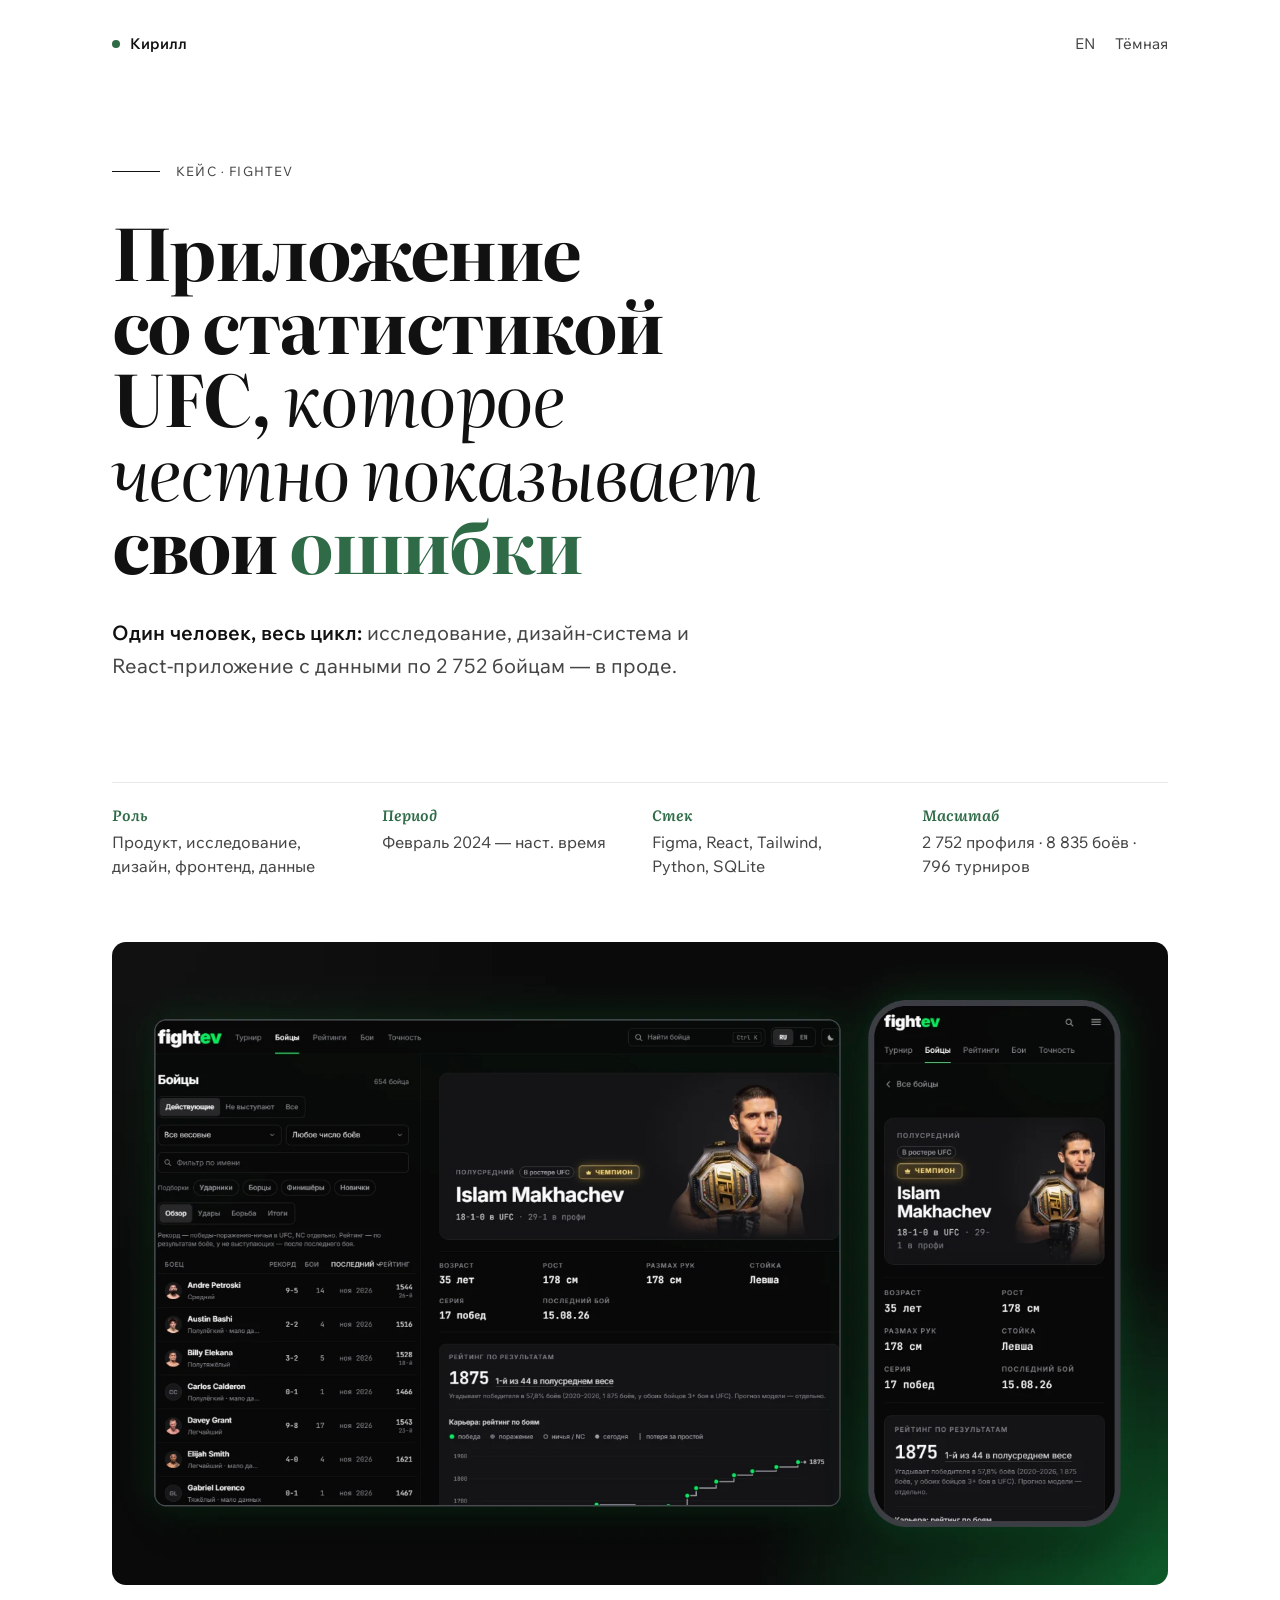
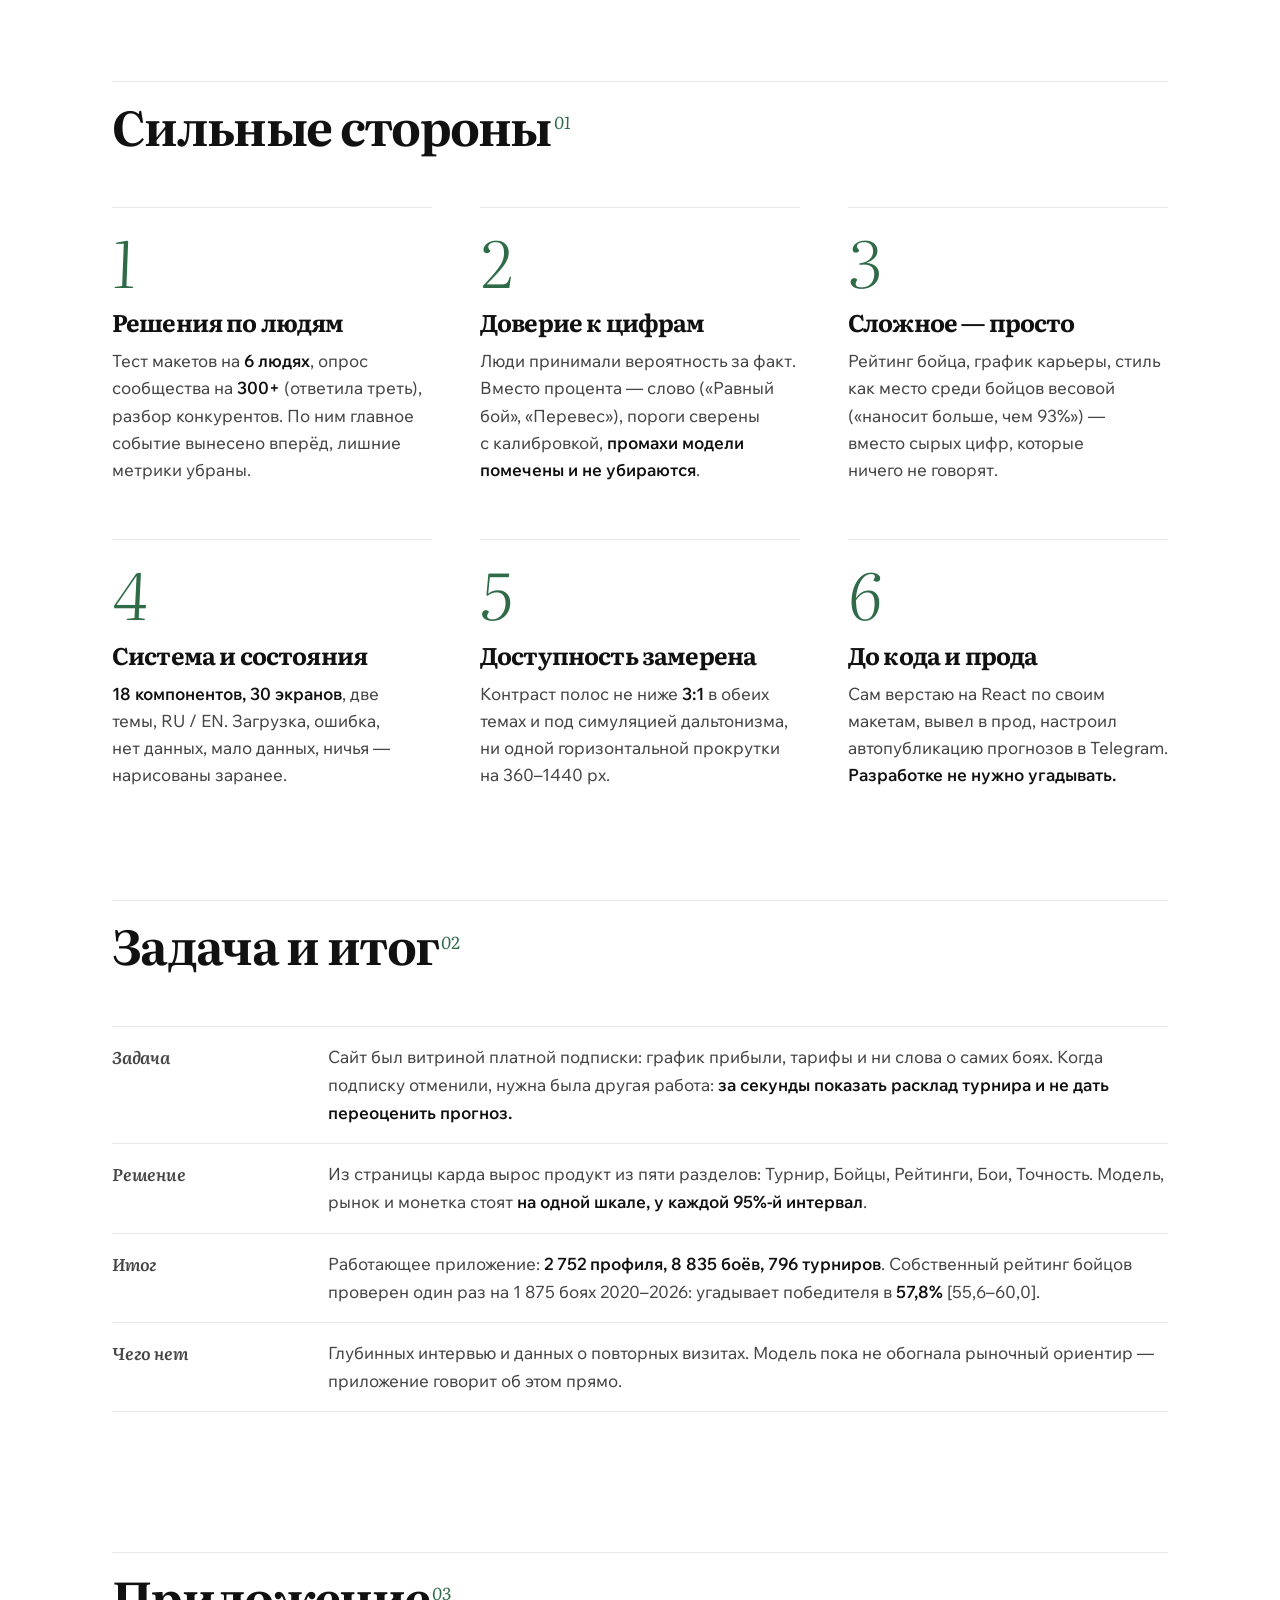
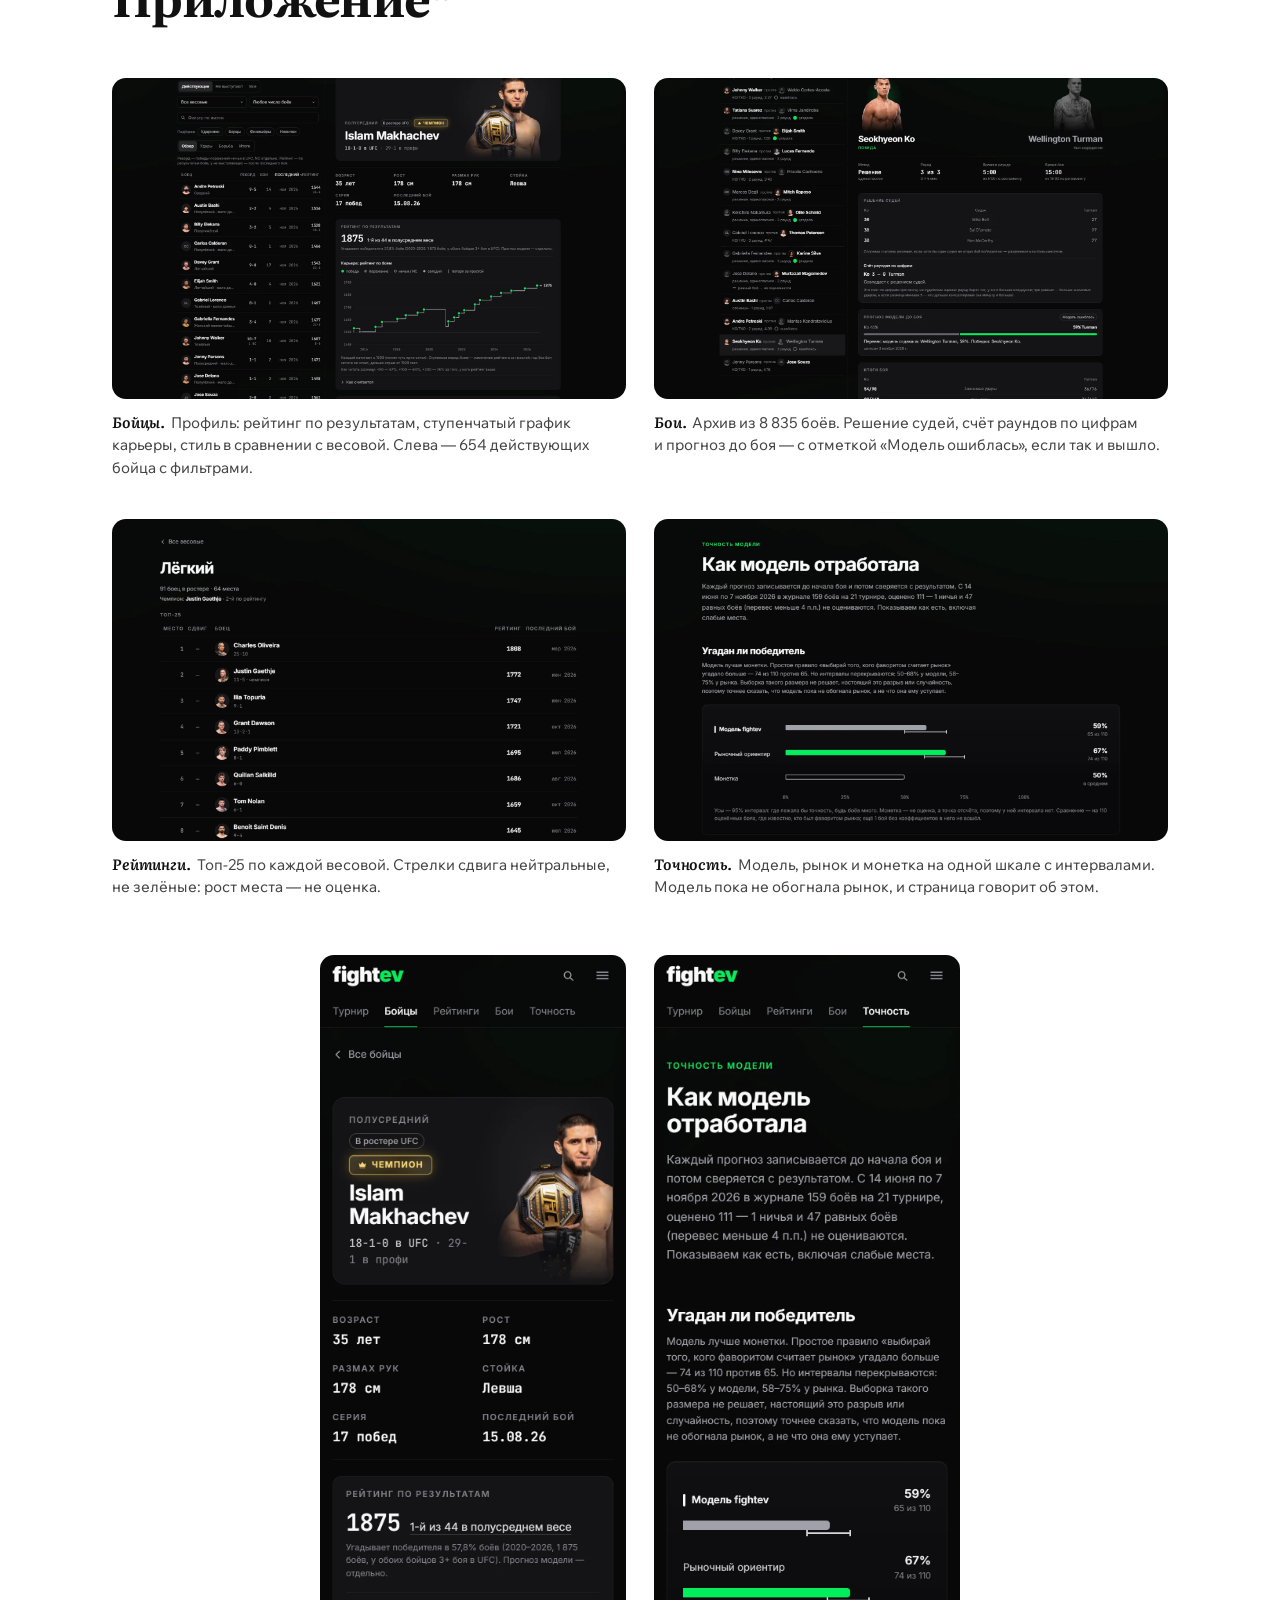
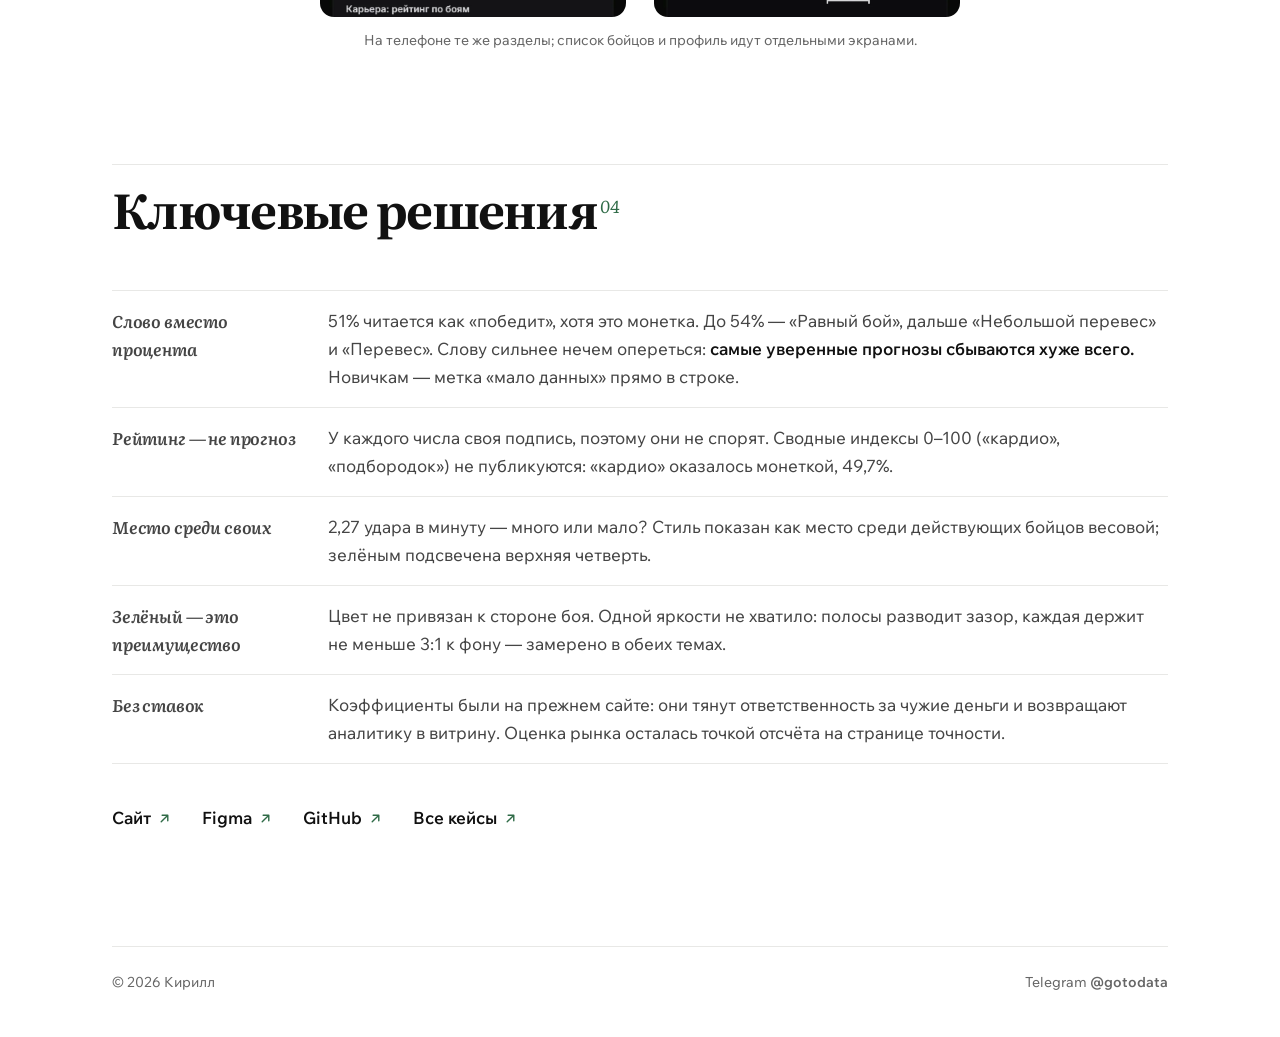
==== fightev-case/index.html @ def6130b "Static fightev case page, tenure line, new OG image, resume PDF" ====
<!doctype html>
<html lang="ru" data-lang="ru">
<head>
<meta charset="utf-8">
<meta name="viewport" content="width=device-width, initial-scale=1">
<title>fightev — кейс | Кирилл</title>
<meta name="description" content="Кейс fightev: приложение со статистикой UFC, которое честно показывает свои ошибки. Исследование, дизайн-система, React, прод. Один человек на весь цикл.">
<!-- Превью для Telegram, hh.ru и соцсетей. og:image и og:url — абсолютные адреса;
     если хаб будет выложен не на gotodataru.github.io, поменять оба. -->
<meta property="og:type" content="website">
<meta property="og:url" content="https://gotodataru.github.io/fightev-case/">
<meta property="og:title" content="fightev — кейс: приложение со статистикой UFC">
<meta property="og:description" content="Тест макетов на 6 людях, опрос 300+, дизайн-система, React-приложение с данными по 2 752 бойцам.">
<meta property="og:image" content="https://gotodataru.github.io/assets/og.png">
<meta property="og:image:width" content="1200">
<meta property="og:image:height" content="630">
<meta name="twitter:card" content="summary_large_image">
<link rel="icon" href="data:image/svg+xml,%3Csvg xmlns='http://www.w3.org/2000/svg' viewBox='0 0 32 32'%3E%3Crect width='32' height='32' rx='8' fill='%23111'/%3E%3Ccircle cx='16' cy='16' r='5' fill='white'/%3E%3C/svg%3E">
<style>
@font-face {
  font-family: 'Wix Madefor Text';
  font-style: normal;
  font-weight: 400 600;
  font-display: swap;
  src: url(../fonts/WixMadeforText-normal-cyrillic.woff2) format('woff2');
  unicode-range: U+0301, U+0400-045F, U+0490-0491, U+04B0-04B1, U+2116;
}
@font-face {
  font-family: 'Wix Madefor Text';
  font-style: normal;
  font-weight: 400 600;
  font-display: swap;
  src: url(../fonts/WixMadeforText-normal-latin.woff2) format('woff2');
  unicode-range: U+0000-00FF, U+0131, U+0152-0153, U+02BB-02BC, U+02C6, U+02DA, U+02DC, U+0304, U+0308, U+0329, U+2000-206F, U+20AC, U+2122, U+2191, U+2193, U+2212, U+2215, U+FEFF, U+FFFD;
}
@font-face {
  font-family: 'Literata';
  font-style: normal;
  font-weight: 300 800;
  font-display: swap;
  src: url(../fonts/Literata-normal-cyrillic.woff2) format('woff2');
  unicode-range: U+0301, U+0400-045F, U+0490-0491, U+04B0-04B1, U+2116;
}
@font-face {
  font-family: 'Literata';
  font-style: normal;
  font-weight: 300 800;
  font-display: swap;
  src: url(../fonts/Literata-normal-latin.woff2) format('woff2');
  unicode-range: U+0000-00FF, U+0131, U+0152-0153, U+02BB-02BC, U+02C6, U+02DA, U+02DC, U+0304, U+0308, U+0329, U+2000-206F, U+20AC, U+2122, U+2191, U+2193, U+2212, U+2215, U+FEFF, U+FFFD;
}
@font-face {
  font-family: 'Literata';
  font-style: italic;
  font-weight: 300 800;
  font-display: swap;
  src: url(../fonts/Literata-italic-cyrillic.woff2) format('woff2');
  unicode-range: U+0301, U+0400-045F, U+0490-0491, U+04B0-04B1, U+2116;
}
@font-face {
  font-family: 'Literata';
  font-style: italic;
  font-weight: 300 800;
  font-display: swap;
  src: url(../fonts/Literata-italic-latin.woff2) format('woff2');
  unicode-range: U+0000-00FF, U+0131, U+0152-0153, U+02BB-02BC, U+02C6, U+02DA, U+02DC, U+0304, U+0308, U+0329, U+2000-206F, U+20AC, U+2122, U+2191, U+2193, U+2212, U+2215, U+FEFF, U+FFFD;
}
/* Минимализм: белый лист, графит, тонкие линии. Цвета почти нет —
   основной цвет живёт в обложках кейсов (тёмные, с зелёным); акцент на странице — их приглушённое эхо.
   Контраст: вторичный текст 6.7:1, третичный 4.6:1 на белом.
   Шрифты: Literata (заголовки) + Wix Madefor Text (текст).
   Акцент — лесной зелёный, точечно: ключевая фраза, индексы, стрелки, наведение.
   Типографика: прямое Literata — факты, курсив Literata — голос (связки, подписи, номера), Wix Madefor — текст.
   Крупные заголовки в два веса: ключевые слова жирные и тёмные (<b>), связки тонкие и серые. */
:root {
  --bg: #FFFFFF;
  --ink: #111111;
  --ink-2: #454545;   /* 9.7:1 — описания */
  --ink-3: #666666;   /* 5.7:1 — подписи */
  --line: #E8E8E6;
  --shot: #0B0B0C;
  --ease: cubic-bezier(.16, 1, .3, 1);

  --display: 'Literata', Georgia, serif;
  --display-weight: 700;   /* заголовки и ключевые слова */
  --display-light: 300;    /* связки в крупных заголовках */
  --display-track: -.035em;
  --accent: #2F6B47;       /* лесной: 6.3:1 на белом */
  --accent-dark: #7FBF96;
  --sans: 'Wix Madefor Text', system-ui, -apple-system, 'Segoe UI', sans-serif;
  color-scheme: light;
}
:root[data-theme="dark"] {
  --bg: #0E0E0E; --ink: #EDEDEB; --ink-2: #BDBDBA; --ink-3: #9C9C99; --line: #242424; --shot: #000; --accent: var(--accent-dark);
  color-scheme: dark;
}

* { box-sizing: border-box; }
html { -webkit-text-size-adjust: 100%; scroll-behavior: smooth; }
body {
  margin: 0; background: var(--bg); color: var(--ink);
  font: 430 17px/1.65 var(--sans); -webkit-font-smoothing: antialiased; text-rendering: optimizeLegibility;
  font-kerning: normal; font-feature-settings: 'kern', 'liga';
  transition: background-color .3s ease, color .3s ease;
}
[data-lang="ru"] [lang="en"], [data-lang="en"] [lang="ru"] { display: none !important; }
a { color: inherit; text-decoration: none; }
img { display: block; max-width: 100%; height: auto; }
::selection { background: var(--accent); color: var(--bg); }
:focus-visible { outline: 1.5px solid var(--accent); outline-offset: 4px; border-radius: 4px; }

.wrap { max-width: 1120px; margin: 0 auto; padding: 0 32px; }
@media (max-width: 640px) { .wrap { padding: 0 16px; } }

.display {
  font-family: var(--display); font-weight: var(--display-weight); letter-spacing: var(--display-track);
  font-optical-sizing: auto;
}
.display--split { color: var(--ink); }
strong { font-weight: 600; color: var(--ink); }
h1, h2, h3, h4 { text-wrap: balance; }
p, li, dd { text-wrap: pretty; }
/* Курсив Literata — «голос» страницы: связки, номера, подписи, метки */
.it { font-family: var(--display); font-style: italic; font-weight: 400; letter-spacing: -.01em; }
/* Верхний индекс у заголовков: Кейсы⁰², fightev^реальный продукт */
.idx {
  font-family: var(--display); font-style: italic; font-weight: 400; letter-spacing: 0;
  font-size: .36em; line-height: 0; vertical-align: .95em; margin-left: .18em; color: var(--accent);
  font-variant-numeric: lining-nums;
}
/* Связки («и довожу их») — чёрным, другим шрифтом: курсив Literata или рубленый текстовый */
.display--split .conn { font-style: italic; font-weight: 400; letter-spacing: -.02em; }
.display--split b { font-weight: var(--display-weight); color: var(--ink); }
.accent, .display--split .accent { color: var(--accent); }
.about__text .accent { font-style: italic; }

/* Ссылка со стрелкой: подчёркивание рисуется при наведении */
.link {
  display: inline-flex; align-items: center; gap: 6px; font-weight: 600;
  background: linear-gradient(var(--accent), var(--accent)) 0 100% / 0 1px no-repeat;
  padding-bottom: 2px; transition: background-size .35s var(--ease);
}
.link:hover { background-size: 100% 1px; }
.link svg { width: 15px; height: 15px; flex: none; color: var(--accent); transition: transform .35s var(--ease); }
.link:hover svg { transform: translate(2px, -2px); }
.link--down:hover svg { transform: translateY(2px); }

/* --- Шапка --- */
.top { display: flex; align-items: center; justify-content: space-between; padding: 28px 0; font-size: 15px; }
.top__name { font-weight: 600; display: inline-flex; align-items: center; gap: 10px; }
.top__dot { width: 8px; height: 8px; border-radius: 50%; background: var(--accent); }
.top__ctrl { display: flex; gap: 20px; }
.top__ctrl button {
  font: inherit; color: var(--ink-2); background: none; border: 0; padding: 4px 0; cursor: pointer;
}
.top__ctrl button:hover { color: var(--ink); }

/* --- Первый экран --- */
.hero { padding: 104px 0 136px; }
.hero__role { display: flex; align-items: center; gap: 16px; color: var(--ink-2); font-size: 13px;
  letter-spacing: .09em; text-transform: uppercase; margin: 0 0 32px; }
.hero__role::before { content: ""; width: 48px; height: 1px; background: var(--ink); flex: none; }
.hero h1 { font-size: clamp(38px, 6.6vw, 84px); line-height: 1.01; margin: 0; max-width: 17ch; }
.hero__lead { font-size: clamp(18px, 1.8vw, 20px); color: var(--ink-2); max-width: 40ch; margin: 36px 0 44px; }
.actions { display: flex; flex-wrap: wrap; align-items: center; gap: 16px 32px; }
.btn {
  display: inline-flex; align-items: center; gap: 10px; height: 52px; padding: 0 26px; border-radius: 999px;
  background: var(--ink); color: var(--bg); font-weight: 600; transition: transform .35s var(--ease), background-color .35s var(--ease);
}
.btn:hover { transform: translateY(-2px); background: var(--accent); }
.btn svg { width: 16px; height: 16px; }

/* --- Заголовок секции --- */
.head { display: flex; align-items: baseline; justify-content: space-between; gap: 24px;
  padding-top: 20px; border-top: 1px solid var(--line); margin-bottom: 56px; }
.head h2 { font-size: clamp(32px, 4vw, 48px); line-height: 1.02; margin: 0; }
.head__label { font-family: var(--display); font-style: italic; font-size: 18px; color: var(--accent); }

/* --- Кейсы --- */
.cases { padding-bottom: 72px; }
.case { margin-bottom: 128px; }
.case__fig { margin: 0; }
.case__cap { margin-top: 12px; display: flex; justify-content: space-between; gap: 16px; font-size: 15px; color: var(--ink-3); }
.case__cap .it { color: var(--ink-2); font-weight: 500; }
.case__shot { display: block; border-radius: 14px; overflow: hidden; background: var(--shot); aspect-ratio: 1600 / 974; }
.case__shot img { width: 100%; height: 100%; object-fit: cover; transition: transform 1s var(--ease); }
.case__shot:hover img { transform: scale(1.015); }
:root[data-theme="dark"] .case__shot { box-shadow: 0 0 0 1px var(--line); }
.case__info { display: grid; grid-template-columns: 5fr 7fr; gap: 48px; margin-top: 40px; }
.case__num { font-family: var(--display); font-style: italic; font-size: 18px; color: var(--accent); font-variant-numeric: lining-nums; }
.case h3 { font-size: clamp(34px, 3.6vw, 44px); line-height: 1; margin: 10px 0 14px; }
.case__lead { color: var(--ink-2); font-size: 18px; line-height: 1.55; margin: 0 0 16px; max-width: 34ch; }
.case__tags { color: var(--ink-3); font-size: 14px; }
.facts { list-style: none; margin: 0 0 28px; padding: 0; border-top: 1px solid var(--line); }
.facts li { padding: 16px 0; border-bottom: 1px solid var(--line); display: grid; grid-template-columns: 120px 1fr; gap: 16px; }
.facts b { font-family: var(--display); font-style: italic; font-weight: 600; color: var(--ink); font-size: 17px; letter-spacing: -.01em; }
.facts span { color: var(--ink-2); }
.links { display: flex; flex-wrap: wrap; gap: 12px 30px; font-size: 17px; }
@media (max-width: 860px) {
  .case { margin-bottom: 88px; }
  .case__info { grid-template-columns: 1fr; gap: 24px; margin-top: 24px; }
  .facts li { grid-template-columns: 1fr; gap: 2px; }
}

/* --- Как работаю --- */
.section { padding-bottom: 136px; }
.cols { display: grid; grid-template-columns: repeat(3, 1fr); gap: 48px; }
.col__n { font-family: var(--display); font-style: italic; font-weight: 300; font-size: 64px; line-height: .9; color: var(--accent); font-variant-numeric: lining-nums; }
.col { border-top: 1px solid var(--line); padding-top: 24px; }
.col h4 { font-size: 26px; line-height: 1.08; margin: 20px 0 12px; }
.col p { margin: 0; color: var(--ink-2); line-height: 1.6; }
@media (max-width: 860px) { .cols { grid-template-columns: 1fr; gap: 40px; } }

/* --- Обо мне --- */
.about { display: grid; grid-template-columns: 7fr 5fr; gap: 64px; }
.about__text p { font-family: var(--display); font-weight: 400; font-size: clamp(24px, 2.6vw, 32px); line-height: 1.3; letter-spacing: -.02em; margin: 0 0 28px; max-width: 26ch; }
.about__text p + p { font-family: var(--sans); font-size: 17px; line-height: 1.6; letter-spacing: 0; color: var(--ink-2); max-width: 44ch; }
.stack { margin: 0; border-top: 1px solid var(--line); }
.stack div { display: grid; grid-template-columns: 110px 1fr; gap: 16px; padding: 14px 0; border-bottom: 1px solid var(--line); }
.stack dt { font-family: var(--display); font-style: italic; font-weight: 600; color: var(--ink); font-size: 17px; letter-spacing: -.01em; }
.stack dd { color: var(--ink-2); }
.stack dd { margin: 0; }
@media (max-width: 860px) { .about { grid-template-columns: 1fr; gap: 40px; } }

/* --- Контакты --- */
.contact { padding-bottom: 120px; }
.contact h2 { font-size: clamp(44px, 7vw, 96px); line-height: .95; margin: 0 0 20px; }
.contact p { color: var(--ink-2); margin: 0 0 44px; }
.contact .links { gap: 16px 40px; font-size: clamp(18px, 2vw, 22px); }
.contact .link svg { width: 16px; height: 16px; }

footer { border-top: 1px solid var(--line); padding: 24px 0 40px; display: flex; justify-content: space-between;
  gap: 16px; flex-wrap: wrap; color: var(--ink-3); font-size: 14px; }

/* Мягкое появление при прокрутке — только если JS работает и движение не выключено */
.js .reveal { opacity: 0; transform: translateY(16px); transition: opacity .9s var(--ease), transform .9s var(--ease); }
.js .reveal.is-in { opacity: 1; transform: none; }
@media (prefers-reduced-motion: reduce) {
  html { scroll-behavior: auto; }
  .js .reveal { opacity: 1; transform: none; transition: none; }
  .case__shot img, .btn, .link, .link svg { transition: none; }
}
</style>
<style>
.chead { padding: 72px 0 56px; }
.chead h1 { font-size: clamp(36px, 5.6vw, 72px); line-height: 1.02; margin: 0; max-width: 18ch; }
.chead .hero__lead { max-width: 46ch; }
.meta { display: grid; grid-template-columns: repeat(4, 1fr); gap: 24px; margin: 0 0 64px; border-top: 1px solid var(--line); padding-top: 20px; }
.meta dt { font-family: var(--display); font-style: italic; font-weight: 600; font-size: 15px; color: var(--accent); margin-bottom: 4px; }
.meta dd { margin: 0; color: var(--ink-2); font-size: 16px; line-height: 1.45; }
@media (max-width: 860px) { .meta { grid-template-columns: 1fr 1fr; } }
.strengths { padding: 0 0 112px; }
.cols--6 { grid-template-columns: repeat(3, 1fr); row-gap: 56px; }
@media (max-width: 860px) { .cols--6 { grid-template-columns: 1fr; } }
.col h4 { font-size: 24px; }
.shots { display: grid; grid-template-columns: 1fr 1fr; gap: 40px 28px; }
.shots figure { margin: 0; }
.shots .case__shot { aspect-ratio: 1600 / 1000; }
.shots figcaption { margin-top: 12px; font-size: 15px; color: var(--ink-2); line-height: 1.5; }
.shots figcaption .it { color: var(--ink); font-weight: 600; margin-right: 6px; }
.phones { display: grid; grid-template-columns: 1fr 1fr; gap: 28px; max-width: 640px; margin: 56px auto 0; }
.phones .case__shot { aspect-ratio: 780 / 1688; background: var(--shot); }
.phones + p { text-align: center; color: var(--ink-3); font-size: 14px; margin: 12px 0 0; }
@media (max-width: 860px) { .shots { grid-template-columns: 1fr; } }
.block { padding-bottom: 112px; }
.facts--wide li { grid-template-columns: 200px 1fr; }
@media (max-width: 860px) { .facts--wide li { grid-template-columns: 1fr; } }
.facts--wide li span strong { color: var(--ink); }
.back { display: inline-flex; gap: 8px; align-items: center; }
.cover { margin: 0 0 96px; }
</style>

</head>
<body>
<svg width="0" height="0" style="position:absolute" aria-hidden="true">
  <symbol id="arr" viewBox="0 0 16 16"><path d="M4.5 11.5l7-7M5.5 4.5h6v6" fill="none" stroke="currentColor" stroke-width="1.5" stroke-linecap="round" stroke-linejoin="round"/></symbol>
</svg>
<div class="wrap">
  <header class="top">
    <a class="top__name" href="../"><span class="top__dot" aria-hidden="true"></span><span lang="ru">Кирилл</span><span lang="en">Kirill</span></a>
    <div class="top__ctrl">
      <button id="lang" type="button" aria-label="Switch language / Сменить язык">EN</button>
      <button id="theme" type="button"><span lang="ru">Тёмная</span><span lang="en">Dark</span></button>
    </div>
  </header>
  <main id="top">
    <section class="chead">
      <p class="hero__role"><span lang="ru">Кейс · fightev</span><span lang="en">Case study · fightev</span></p>
      <h1 class="display display--split">
        <span lang="ru"><b>Приложение со статистикой UFC,</b> <span class="conn">которое честно показывает</span> <b>свои <span class="accent">ошибки</span></b></span>
        <span lang="en"><b>A UFC stats app</b> <span class="conn">that honestly shows</span> <b>its own <span class="accent">misses</span></b></span>
      </h1>
      <p class="hero__lead"><span lang="ru"><strong>Один человек, весь цикл:</strong> исследование, дизайн-система и React-приложение с данными по&nbsp;2&nbsp;752 бойцам&nbsp;— в&nbsp;проде.</span><span lang="en"><strong>One person, the whole cycle:</strong> research, a design system and a React app with data on 2,752 fighters&nbsp;— in production.</span></p>
    </section>
    <dl class="meta">
      <div><dt><span lang="ru">Роль</span><span lang="en">Role</span></dt><dd><span lang="ru">Продукт, исследование, дизайн, фронтенд, данные</span><span lang="en">Product, research, design, front end, data</span></dd></div>
      <div><dt><span lang="ru">Период</span><span lang="en">When</span></dt><dd><span lang="ru">Февраль 2024 — наст. время</span><span lang="en">February 2024 — present</span></dd></div>
      <div><dt><span lang="ru">Стек</span><span lang="en">Stack</span></dt><dd>Figma, React, Tailwind, Python, SQLite</dd></div>
      <div><dt><span lang="ru">Масштаб</span><span lang="en">Scale</span></dt><dd><span lang="ru">2&nbsp;752 профиля · 8&nbsp;835 боёв · 796 турниров</span><span lang="en">2,752 profiles · 8,835 fights · 796 events</span></dd></div>
    </dl>
    <figure class="cover case__fig">
      <a class="case__shot" href="https://fightev.com/"><img src="../assets/fightev.webp" width="1600" height="974" alt="fightev: профиль бойца на десктопе и телефоне"></a>
    </figure>
    <section class="strengths">
      <div class="head"><h2 class="display"><span lang="ru">Сильные стороны</span><span lang="en">What this case shows</span><sup class="idx">01</sup></h2></div>
      <div class="cols cols--6">
        <div class="col reveal"><div class="col__n" aria-hidden="true">1</div>
          <h4 class="display"><span lang="ru">Решения по людям</span><span lang="en">Decisions from people</span></h4>
          <p><span lang="ru">Тест макетов на&nbsp;<strong>6&nbsp;людях</strong>, опрос сообщества на&nbsp;<strong>300+</strong> (ответила треть), разбор конкурентов. По&nbsp;ним главное событие вынесено вперёд, лишние метрики убраны.</span><span lang="en">A mockup test with <strong>6 people</strong>, a community survey of <strong>300+</strong> (a third replied), a competitor review. The main event moved up front and extra metrics were dropped.</span></p></div>
        <div class="col reveal"><div class="col__n" aria-hidden="true">2</div>
          <h4 class="display"><span lang="ru">Доверие к цифрам</span><span lang="en">Trust in the numbers</span></h4>
          <p><span lang="ru">Люди принимали вероятность за&nbsp;факт. Вместо процента&nbsp;— слово («Равный бой», «Перевес»), пороги сверены с&nbsp;калибровкой, <strong>промахи модели помечены и&nbsp;не&nbsp;убираются</strong>.</span><span lang="en">People took the probability for a fact. A word replaces the percentage (“Even fight”, “Edge”), cut-offs are checked against calibration, and <strong>the model’s misses are tagged, never hidden</strong>.</span></p></div>
        <div class="col reveal"><div class="col__n" aria-hidden="true">3</div>
          <h4 class="display"><span lang="ru">Сложное&nbsp;— просто</span><span lang="en">Complex, made simple</span></h4>
          <p><span lang="ru">Рейтинг бойца, график карьеры, стиль как место среди бойцов весовой («наносит больше, чем 93%»)&nbsp;— вместо сырых цифр, которые ничего не&nbsp;говорят.</span><span lang="en">A fighter rating, a career chart, style as a rank among the division (“lands more than 93%”) instead of raw numbers that say nothing.</span></p></div>
        <div class="col reveal"><div class="col__n" aria-hidden="true">4</div>
          <h4 class="display"><span lang="ru">Система и состояния</span><span lang="en">A system and its states</span></h4>
          <p><span lang="ru"><strong>18 компонентов, 30 экранов</strong>, две темы, RU / EN. Загрузка, ошибка, нет данных, мало данных, ничья&nbsp;— нарисованы заранее.</span><span lang="en"><strong>18 components, 30 screens</strong>, two themes, RU / EN. Loading, error, no data, thin data, a draw&nbsp;— drawn up front.</span></p></div>
        <div class="col reveal"><div class="col__n" aria-hidden="true">5</div>
          <h4 class="display"><span lang="ru">Доступность замерена</span><span lang="en">Accessibility measured</span></h4>
          <p><span lang="ru">Контраст полос не&nbsp;ниже <strong>3:1</strong> в&nbsp;обеих темах и&nbsp;под симуляцией дальтонизма, ни&nbsp;одной горизонтальной прокрутки на&nbsp;360–1440&nbsp;px.</span><span lang="en">Bar contrast of at least <strong>3:1</strong> in both themes and under colour-blindness simulation, no sideways scroll from 360 to 1440&nbsp;px.</span></p></div>
        <div class="col reveal"><div class="col__n" aria-hidden="true">6</div>
          <h4 class="display"><span lang="ru">До кода и прода</span><span lang="en">To code and to production</span></h4>
          <p><span lang="ru">Сам верстаю на&nbsp;React по&nbsp;своим макетам, вывел в&nbsp;прод, настроил автопубликацию прогнозов в&nbsp;Telegram. <strong>Разработке не&nbsp;нужно угадывать.</strong></span><span lang="en">I build it in React from my own mockups, shipped it, and set up auto-posting of forecasts to Telegram. <strong>Nothing left for a developer to guess.</strong></span></p></div>
      </div>
    </section>
    <section class="block">
      <div class="head"><h2 class="display"><span lang="ru">Задача и&nbsp;итог</span><span lang="en">Problem and result</span><sup class="idx">02</sup></h2></div>
      <ul class="facts facts--wide">
        <li><b><span lang="ru">Задача</span><span lang="en">Problem</span></b><span><span lang="ru">Сайт был витриной платной подписки: график прибыли, тарифы и&nbsp;ни&nbsp;слова о&nbsp;самих боях. Когда подписку отменили, нужна была другая работа: <strong>за&nbsp;секунды показать расклад турнира и&nbsp;не&nbsp;дать переоценить прогноз.</strong></span><span lang="en">The site was a storefront for a paid subscription: a profit chart, pricing and nothing about the fights. When the subscription went away, the job changed: <strong>show the card in seconds without letting anyone overrate the forecast.</strong></span></span></li>
        <li><b><span lang="ru">Решение</span><span lang="en">Solution</span></b><span><span lang="ru">Из&nbsp;страницы карда вырос продукт из&nbsp;пяти разделов: Турнир, Бойцы, Рейтинги, Бои, Точность. Модель, рынок и&nbsp;монетка стоят <strong>на&nbsp;одной шкале, у&nbsp;каждой 95%-й интервал</strong>.</span><span lang="en">The card page grew into a product of five sections: Card, Fighters, Rankings, Fights, Accuracy. The model, the market and a coin flip share <strong>one scale, each with a 95% interval</strong>.</span></span></li>
        <li><b><span lang="ru">Итог</span><span lang="en">Result</span></b><span><span lang="ru">Работающее приложение: <strong>2&nbsp;752 профиля, 8&nbsp;835 боёв, 796 турниров</strong>. Собственный рейтинг бойцов проверен один раз на&nbsp;1&nbsp;875 боях 2020–2026: угадывает победителя в&nbsp;<strong>57,8%</strong> [55,6–60,0].</span><span lang="en">A working app: <strong>2,752 profiles, 8,835 fights, 796 events</strong>. The fighter rating was checked once on 1,875 fights from 2020–2026: it calls the winner in <strong>57.8%</strong> [55.6–60.0].</span></span></li>
        <li><b><span lang="ru">Чего нет</span><span lang="en">Not yet</span></b><span><span lang="ru">Глубинных интервью и&nbsp;данных о&nbsp;повторных визитах. Модель пока не&nbsp;обогнала рыночный ориентир&nbsp;— приложение говорит об&nbsp;этом прямо.</span><span lang="en">In-depth interviews and data on return visits. The model has not beaten the market benchmark yet — and the app says so plainly.</span></span></li>
      </ul>
    </section>
    <section class="block">
      <div class="head"><h2 class="display"><span lang="ru">Приложение</span><span lang="en">The app</span><sup class="idx">03</sup></h2></div>
      <div class="shots">
        <figure class="reveal"><a class="case__shot" href="img/profile.webp" target="_blank" rel="noopener"><img src="img/profile.webp" width="1600" height="1000" alt="Профиль бойца с рейтингом и графиком карьеры" loading="lazy"></a>
          <figcaption><span class="it"><span lang="ru">Бойцы.</span><span lang="en">Fighters.</span></span><span lang="ru">Профиль: рейтинг по&nbsp;результатам, ступенчатый график карьеры, стиль в&nbsp;сравнении с&nbsp;весовой. Слева&nbsp;— 654 действующих бойца с&nbsp;фильтрами.</span><span lang="en">A profile: results rating, a stepped career chart, style against the weight class. On the left, 654 active fighters with filters.</span></figcaption></figure>
        <figure class="reveal"><a class="case__shot" href="img/bout.webp" target="_blank" rel="noopener"><img src="img/bout.webp" width="1600" height="1000" alt="Страница боя с отметкой «Модель ошиблась»" loading="lazy"></a>
          <figcaption><span class="it"><span lang="ru">Бои.</span><span lang="en">Fights.</span></span><span lang="ru">Архив из&nbsp;8&nbsp;835 боёв. Решение судей, счёт раундов по&nbsp;цифрам и&nbsp;прогноз до&nbsp;боя&nbsp;— с&nbsp;отметкой «Модель ошиблась», если так и&nbsp;вышло.</span><span lang="en">An archive of 8,835 fights. Judges’ scores, round scores from the numbers and the pre-fight forecast, marked “The model got it wrong” when it did.</span></figcaption></figure>
        <figure class="reveal"><a class="case__shot" href="img/rankings.webp" target="_blank" rel="noopener"><img src="img/rankings.webp" width="1600" height="1000" alt="Рейтинг лёгкого веса" loading="lazy"></a>
          <figcaption><span class="it"><span lang="ru">Рейтинги.</span><span lang="en">Rankings.</span></span><span lang="ru">Топ-25 по&nbsp;каждой весовой. Стрелки сдвига нейтральные, не&nbsp;зелёные: рост места&nbsp;— не&nbsp;оценка.</span><span lang="en">A top 25 per weight class. Movement arrows are neutral, not green: moving up is not a verdict.</span></figcaption></figure>
        <figure class="reveal"><a class="case__shot" href="img/accuracy.webp" target="_blank" rel="noopener"><img src="img/accuracy.webp" width="1600" height="1000" alt="Страница точности модели" loading="lazy"></a>
          <figcaption><span class="it"><span lang="ru">Точность.</span><span lang="en">Accuracy.</span></span><span lang="ru">Модель, рынок и&nbsp;монетка на&nbsp;одной шкале с&nbsp;интервалами. Модель пока не&nbsp;обогнала рынок, и&nbsp;страница говорит об&nbsp;этом.</span><span lang="en">The model, the market and a coin flip on one scale with intervals. The model has not beaten the market yet, and the page says so.</span></figcaption></figure>
      </div>
      <div class="phones">
        <a class="case__shot reveal" href="img/m-profile.webp" target="_blank" rel="noopener"><img src="img/m-profile.webp" width="780" height="1688" alt="Профиль бойца на телефоне" loading="lazy"></a>
        <a class="case__shot reveal" href="img/m-accuracy.webp" target="_blank" rel="noopener"><img src="img/m-accuracy.webp" width="780" height="1688" alt="Страница точности на телефоне" loading="lazy"></a>
      </div>
      <p><span lang="ru">На телефоне те же разделы; список бойцов и профиль идут отдельными экранами.</span><span lang="en">On a phone, the same sections; the fighter list and the profile are separate screens.</span></p>
    </section>
    <section class="block">
      <div class="head"><h2 class="display"><span lang="ru">Ключевые решения</span><span lang="en">Key decisions</span><sup class="idx">04</sup></h2></div>
      <ul class="facts facts--wide">
        <li><b><span lang="ru">Слово вместо процента</span><span lang="en">A word, not a percentage</span></b><span><span lang="ru">51% читается как «победит», хотя это монетка. До&nbsp;54%&nbsp;— «Равный бой», дальше «Небольшой перевес» и&nbsp;«Перевес». Слову сильнее нечем опереться: <strong>самые уверенные прогнозы сбываются хуже всего.</strong> Новичкам&nbsp;— метка «мало данных» прямо в&nbsp;строке.</span><span lang="en">51% reads as “wins”, when it is a coin flip. Up to 54% it is “Even fight”, then “Slight edge” and “Edge”. Nothing backs a stronger word: <strong>the most confident calls come true least often.</strong> Newcomers get a “limited data” tag on the row.</span></span></li>
        <li><b><span lang="ru">Рейтинг&nbsp;— не&nbsp;прогноз</span><span lang="en">A rating is not a forecast</span></b><span><span lang="ru">У&nbsp;каждого числа своя подпись, поэтому они не&nbsp;спорят. Сводные индексы 0–100 («кардио», «подбородок») не&nbsp;публикуются: «кардио» оказалось монеткой, 49,7%.</span><span lang="en">Each number has its own caption, so they never contradict each other. Composite 0–100 scores (“cardio”, “chin”) are not published: “cardio” turned out to be a coin flip, 49.7%.</span></span></li>
        <li><b><span lang="ru">Место среди своих</span><span lang="en">Rank among peers</span></b><span><span lang="ru">2,27 удара в&nbsp;минуту&nbsp;— много или мало? Стиль показан как место среди действующих бойцов весовой; зелёным подсвечена верхняя четверть.</span><span lang="en">2.27 strikes a minute: a lot or a little? Style is shown as a rank among the active fighters of the division; the top quarter is green.</span></span></li>
        <li><b><span lang="ru">Зелёный&nbsp;— это преимущество</span><span lang="en">Green means the edge</span></b><span><span lang="ru">Цвет не&nbsp;привязан к&nbsp;стороне боя. Одной яркости не&nbsp;хватило: полосы разводит зазор, каждая держит не&nbsp;меньше 3:1 к&nbsp;фону&nbsp;— замерено в&nbsp;обеих темах.</span><span lang="en">Colour is not tied to a corner. Brightness alone was not enough: a gap separates the bars, and each holds at least 3:1 against its surface, measured in both themes.</span></span></li>
        <li><b><span lang="ru">Без ставок</span><span lang="en">No betting</span></b><span><span lang="ru">Коэффициенты были на&nbsp;прежнем сайте: они тянут ответственность за&nbsp;чужие деньги и&nbsp;возвращают аналитику в&nbsp;витрину. Оценка рынка осталась точкой отсчёта на&nbsp;странице точности.</span><span lang="en">The old site carried odds: they bring responsibility for other people’s money and turn analysis back into a storefront. The market view stays a reference point on the accuracy page.</span></span></li>
      </ul>
      <div class="links" style="margin-top:40px">
        <a class="link" href="https://fightev.com/"><span lang="ru">Сайт</span><span lang="en">Live site</span><svg aria-hidden="true"><use href="#arr"/></svg></a>
        <a class="link" href="https://www.figma.com/design/bIwVloPsRonv9hVuh1oFAp/FightEV">Figma<svg aria-hidden="true"><use href="#arr"/></svg></a>
        <a class="link" href="https://github.com/Gotodataru/fightev">GitHub<svg aria-hidden="true"><use href="#arr"/></svg></a>
        <a class="link" href="../"><span lang="ru">Все кейсы</span><span lang="en">All work</span><svg aria-hidden="true"><use href="#arr"/></svg></a>
      </div>
    </section>
  </main>
  <footer>
    <span>© 2026 <span lang="ru">Кирилл</span><span lang="en">Kirill</span></span>
    <span>Telegram <a class="link" href="https://t.me/gotodata">@gotodata</a></span>
  </footer>
</div>
<script>
(function () {
  var root = document.documentElement;
  root.classList.add('js');
  function get(k) { try { return localStorage.getItem(k); } catch (e) { return null; } }
  function set(k, v) { try { localStorage.setItem(k, v); } catch (e) {} }
  var params = new URLSearchParams(location.search);


  var lang = params.get('lang') || get('lang') || 'ru';
  var langBtn = document.getElementById('lang');
  function applyLang(l) {
    root.dataset.lang = l; root.lang = l;
    langBtn.textContent = l === 'ru' ? 'EN' : 'RU';
    document.title = l === 'ru' ? 'Кирилл — UI/UX дизайнер' : 'Kirill — UI/UX designer';
  }
  applyLang(lang);
  langBtn.addEventListener('click', function () { lang = lang === 'ru' ? 'en' : 'ru'; applyLang(lang); set('lang', lang); });

  var themeBtn = document.getElementById('theme');
  function applyTheme(t) {
    if (t === 'dark') root.dataset.theme = 'dark'; else delete root.dataset.theme;
    themeBtn.innerHTML = t === 'dark'
      ? '<span lang="ru">Светлая</span><span lang="en">Light</span>'
      : '<span lang="ru">Тёмная</span><span lang="en">Dark</span>';
  }
  var theme = params.get('theme') || get('theme') || 'light';
  applyTheme(theme);
  themeBtn.addEventListener('click', function () { theme = theme === 'dark' ? 'light' : 'dark'; applyTheme(theme); set('theme', theme); });

  var items = document.querySelectorAll('.reveal');
  if ('IntersectionObserver' in window) {
    var io = new IntersectionObserver(function (es) {
      es.forEach(function (e) { if (e.isIntersecting) { e.target.classList.add('is-in'); io.unobserve(e.target); } });
    }, { rootMargin: '0px 0px -8% 0px' });
    items.forEach(function (el) { io.observe(el); });
  } else { items.forEach(function (el) { el.classList.add('is-in'); }); }
})();
</script>
</body>
</html>
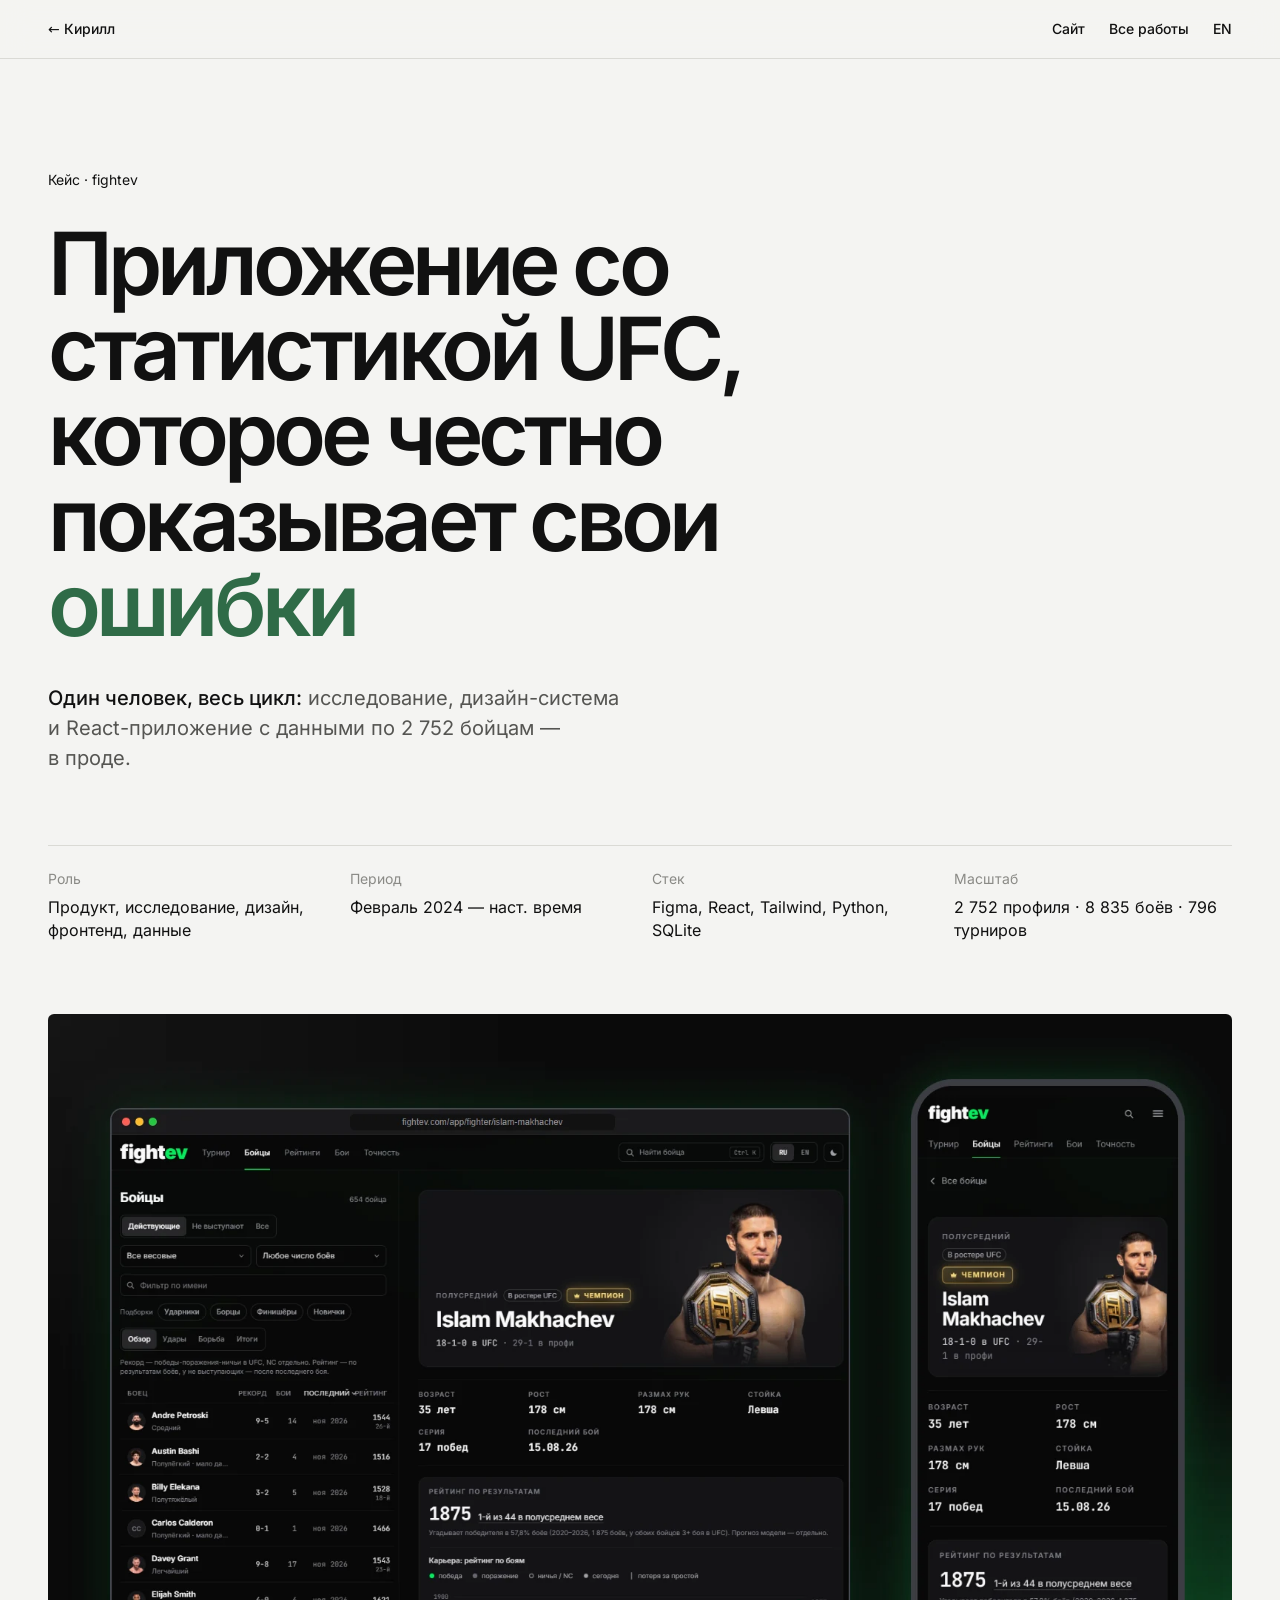
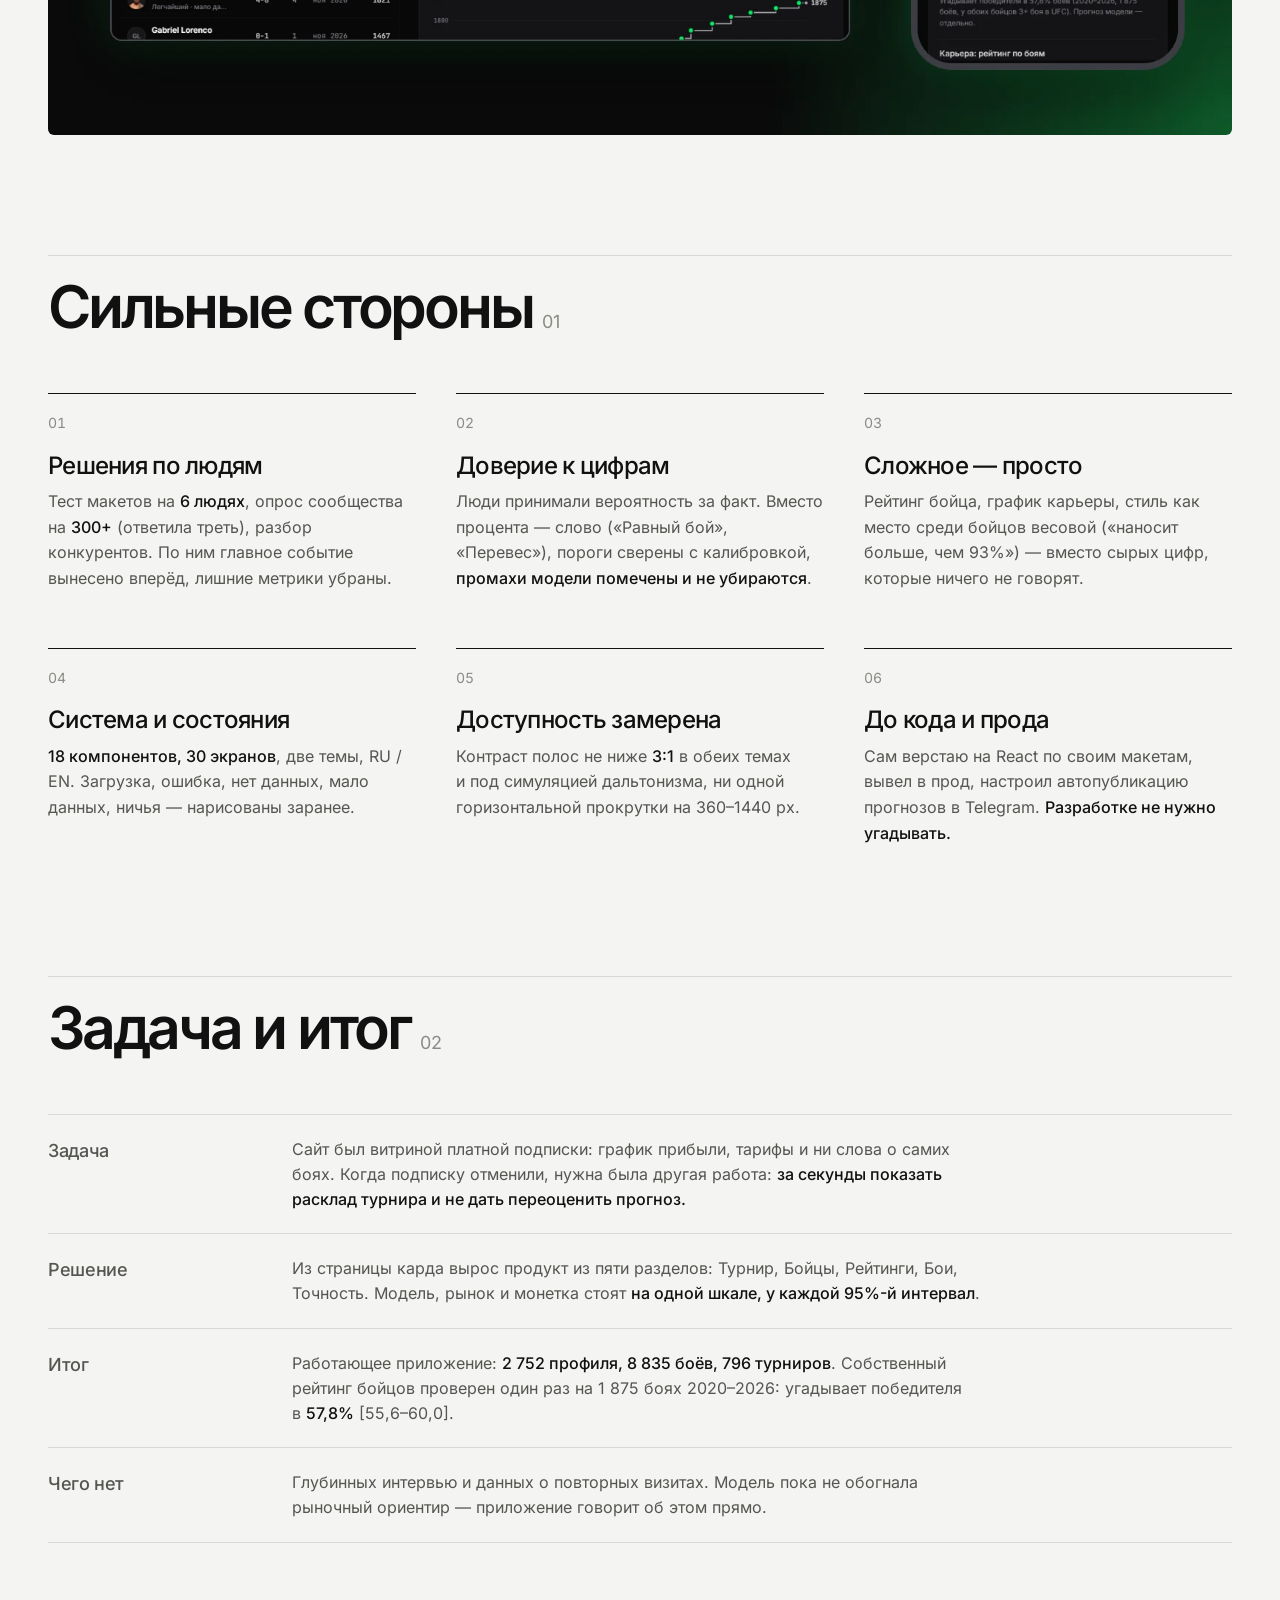
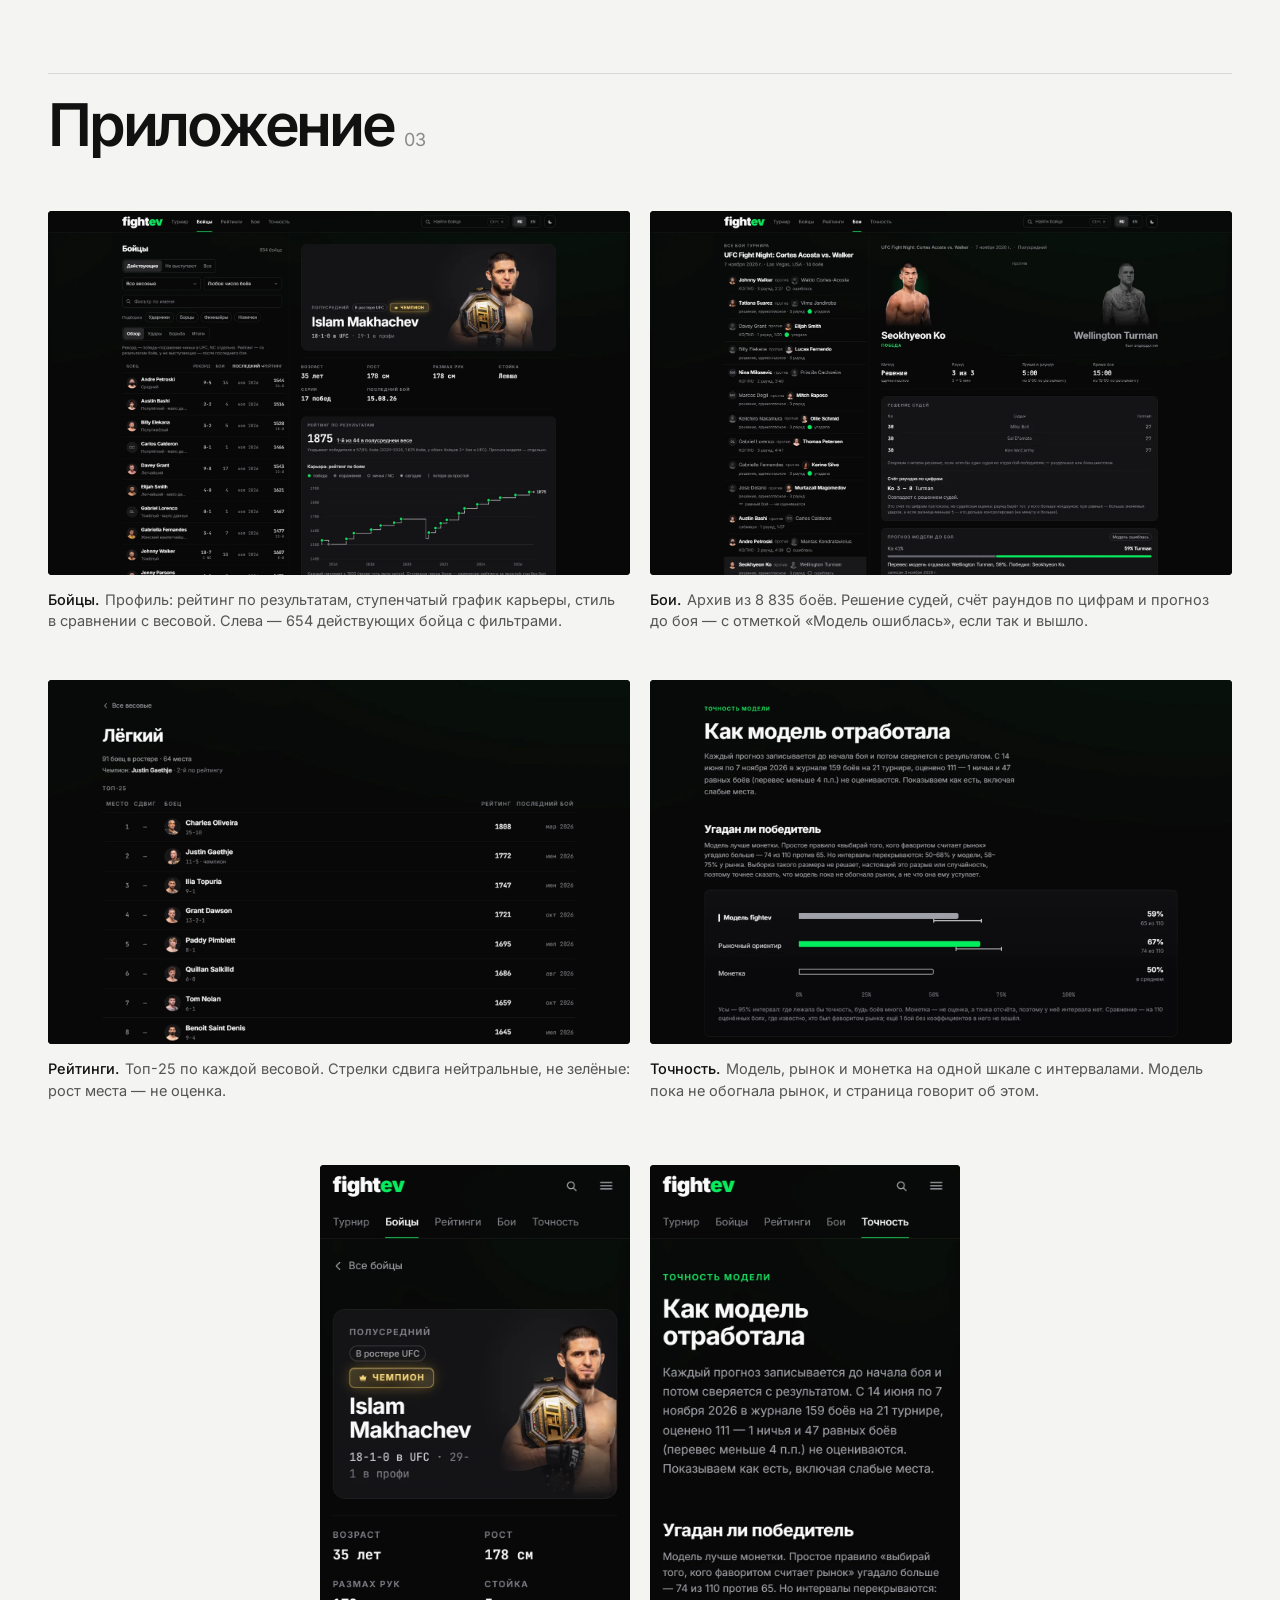
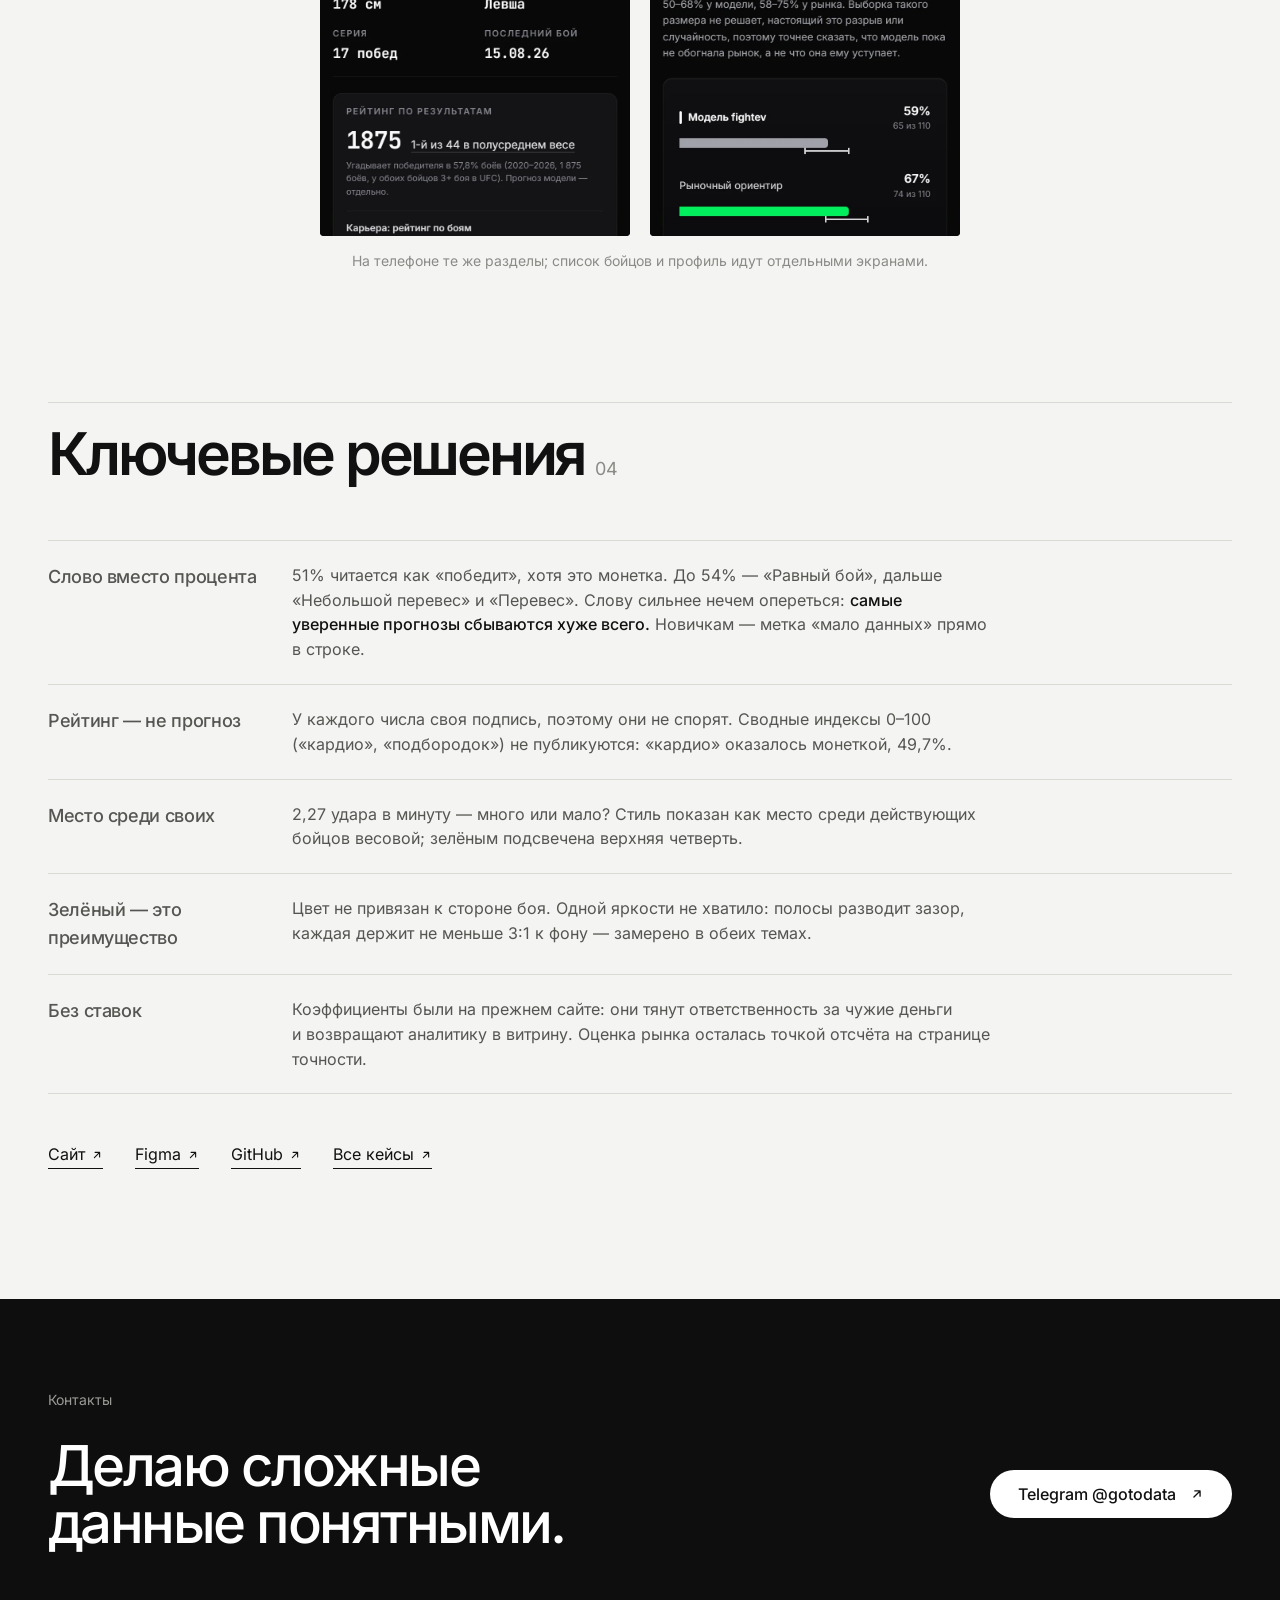
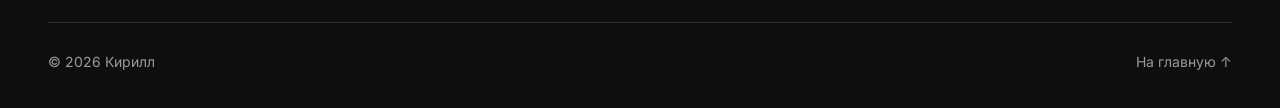
==== commit 908175fd: "Portfolio redesign: macOS desktop hero, beige about, works grid, live tiles, black contact; case pag" ====
--- a/fightev-case/index.html
+++ b/fightev-case/index.html
@@ -5,409 +5,118 @@
 <meta name="viewport" content="width=device-width, initial-scale=1">
 <title>fightev — кейс | Кирилл</title>
 <meta name="description" content="Кейс fightev: приложение со статистикой UFC, которое честно показывает свои ошибки. Исследование, дизайн-система, React, прод. Один человек на весь цикл.">
-<!-- Превью для Telegram, hh.ru и соцсетей. og:image и og:url — абсолютные адреса;
-     если хаб будет выложен не на gotodataru.github.io, поменять оба. -->
 <meta property="og:type" content="website">
 <meta property="og:url" content="https://gotodataru.github.io/fightev-case/">
 <meta property="og:title" content="fightev — кейс: приложение со статистикой UFC">
 <meta property="og:description" content="Тест макетов на 6 людях, опрос 300+, дизайн-система, React-приложение с данными по 2 752 бойцам.">
 <meta property="og:image" content="https://gotodataru.github.io/assets/og.png">
-<meta property="og:image:width" content="1200">
-<meta property="og:image:height" content="630">
 <meta name="twitter:card" content="summary_large_image">
 <link rel="icon" href="data:image/svg+xml,%3Csvg xmlns='http://www.w3.org/2000/svg' viewBox='0 0 32 32'%3E%3Crect width='32' height='32' rx='8' fill='%23111'/%3E%3Ccircle cx='16' cy='16' r='5' fill='white'/%3E%3C/svg%3E">
-<style>
-@font-face {
-  font-family: 'Wix Madefor Text';
-  font-style: normal;
-  font-weight: 400 600;
-  font-display: swap;
-  src: url(../fonts/WixMadeforText-normal-cyrillic.woff2) format('woff2');
-  unicode-range: U+0301, U+0400-045F, U+0490-0491, U+04B0-04B1, U+2116;
-}
-@font-face {
-  font-family: 'Wix Madefor Text';
-  font-style: normal;
-  font-weight: 400 600;
-  font-display: swap;
-  src: url(../fonts/WixMadeforText-normal-latin.woff2) format('woff2');
-  unicode-range: U+0000-00FF, U+0131, U+0152-0153, U+02BB-02BC, U+02C6, U+02DA, U+02DC, U+0304, U+0308, U+0329, U+2000-206F, U+20AC, U+2122, U+2191, U+2193, U+2212, U+2215, U+FEFF, U+FFFD;
-}
-@font-face {
-  font-family: 'Literata';
-  font-style: normal;
-  font-weight: 300 800;
-  font-display: swap;
-  src: url(../fonts/Literata-normal-cyrillic.woff2) format('woff2');
-  unicode-range: U+0301, U+0400-045F, U+0490-0491, U+04B0-04B1, U+2116;
-}
-@font-face {
-  font-family: 'Literata';
-  font-style: normal;
-  font-weight: 300 800;
-  font-display: swap;
-  src: url(../fonts/Literata-normal-latin.woff2) format('woff2');
-  unicode-range: U+0000-00FF, U+0131, U+0152-0153, U+02BB-02BC, U+02C6, U+02DA, U+02DC, U+0304, U+0308, U+0329, U+2000-206F, U+20AC, U+2122, U+2191, U+2193, U+2212, U+2215, U+FEFF, U+FFFD;
-}
-@font-face {
-  font-family: 'Literata';
-  font-style: italic;
-  font-weight: 300 800;
-  font-display: swap;
-  src: url(../fonts/Literata-italic-cyrillic.woff2) format('woff2');
-  unicode-range: U+0301, U+0400-045F, U+0490-0491, U+04B0-04B1, U+2116;
-}
-@font-face {
-  font-family: 'Literata';
-  font-style: italic;
-  font-weight: 300 800;
-  font-display: swap;
-  src: url(../fonts/Literata-italic-latin.woff2) format('woff2');
-  unicode-range: U+0000-00FF, U+0131, U+0152-0153, U+02BB-02BC, U+02C6, U+02DA, U+02DC, U+0304, U+0308, U+0329, U+2000-206F, U+20AC, U+2122, U+2191, U+2193, U+2212, U+2215, U+FEFF, U+FFFD;
-}
-/* Минимализм: белый лист, графит, тонкие линии. Цвета почти нет —
-   основной цвет живёт в обложках кейсов (тёмные, с зелёным); акцент на странице — их приглушённое эхо.
-   Контраст: вторичный текст 6.7:1, третичный 4.6:1 на белом.
-   Шрифты: Literata (заголовки) + Wix Madefor Text (текст).
-   Акцент — лесной зелёный, точечно: ключевая фраза, индексы, стрелки, наведение.
-   Типографика: прямое Literata — факты, курсив Literata — голос (связки, подписи, номера), Wix Madefor — текст.
-   Крупные заголовки в два веса: ключевые слова жирные и тёмные (<b>), связки тонкие и серые. */
-:root {
-  --bg: #FFFFFF;
-  --ink: #111111;
-  --ink-2: #454545;   /* 9.7:1 — описания */
-  --ink-3: #666666;   /* 5.7:1 — подписи */
-  --line: #E8E8E6;
-  --shot: #0B0B0C;
-  --ease: cubic-bezier(.16, 1, .3, 1);
-
-  --display: 'Literata', Georgia, serif;
-  --display-weight: 700;   /* заголовки и ключевые слова */
-  --display-light: 300;    /* связки в крупных заголовках */
-  --display-track: -.035em;
-  --accent: #2F6B47;       /* лесной: 6.3:1 на белом */
-  --accent-dark: #7FBF96;
-  --sans: 'Wix Madefor Text', system-ui, -apple-system, 'Segoe UI', sans-serif;
-  color-scheme: light;
-}
-:root[data-theme="dark"] {
-  --bg: #0E0E0E; --ink: #EDEDEB; --ink-2: #BDBDBA; --ink-3: #9C9C99; --line: #242424; --shot: #000; --accent: var(--accent-dark);
-  color-scheme: dark;
-}
-
-* { box-sizing: border-box; }
-html { -webkit-text-size-adjust: 100%; scroll-behavior: smooth; }
-body {
-  margin: 0; background: var(--bg); color: var(--ink);
-  font: 430 17px/1.65 var(--sans); -webkit-font-smoothing: antialiased; text-rendering: optimizeLegibility;
-  font-kerning: normal; font-feature-settings: 'kern', 'liga';
-  transition: background-color .3s ease, color .3s ease;
-}
-[data-lang="ru"] [lang="en"], [data-lang="en"] [lang="ru"] { display: none !important; }
-a { color: inherit; text-decoration: none; }
-img { display: block; max-width: 100%; height: auto; }
-::selection { background: var(--accent); color: var(--bg); }
-:focus-visible { outline: 1.5px solid var(--accent); outline-offset: 4px; border-radius: 4px; }
-
-.wrap { max-width: 1120px; margin: 0 auto; padding: 0 32px; }
-@media (max-width: 640px) { .wrap { padding: 0 16px; } }
-
-.display {
-  font-family: var(--display); font-weight: var(--display-weight); letter-spacing: var(--display-track);
-  font-optical-sizing: auto;
-}
-.display--split { color: var(--ink); }
-strong { font-weight: 600; color: var(--ink); }
-h1, h2, h3, h4 { text-wrap: balance; }
-p, li, dd { text-wrap: pretty; }
-/* Курсив Literata — «голос» страницы: связки, номера, подписи, метки */
-.it { font-family: var(--display); font-style: italic; font-weight: 400; letter-spacing: -.01em; }
-/* Верхний индекс у заголовков: Кейсы⁰², fightev^реальный продукт */
-.idx {
-  font-family: var(--display); font-style: italic; font-weight: 400; letter-spacing: 0;
-  font-size: .36em; line-height: 0; vertical-align: .95em; margin-left: .18em; color: var(--accent);
-  font-variant-numeric: lining-nums;
-}
-/* Связки («и довожу их») — чёрным, другим шрифтом: курсив Literata или рубленый текстовый */
-.display--split .conn { font-style: italic; font-weight: 400; letter-spacing: -.02em; }
-.display--split b { font-weight: var(--display-weight); color: var(--ink); }
-.accent, .display--split .accent { color: var(--accent); }
-.about__text .accent { font-style: italic; }
-
-/* Ссылка со стрелкой: подчёркивание рисуется при наведении */
-.link {
-  display: inline-flex; align-items: center; gap: 6px; font-weight: 600;
-  background: linear-gradient(var(--accent), var(--accent)) 0 100% / 0 1px no-repeat;
-  padding-bottom: 2px; transition: background-size .35s var(--ease);
-}
-.link:hover { background-size: 100% 1px; }
-.link svg { width: 15px; height: 15px; flex: none; color: var(--accent); transition: transform .35s var(--ease); }
-.link:hover svg { transform: translate(2px, -2px); }
-.link--down:hover svg { transform: translateY(2px); }
-
-/* --- Шапка --- */
-.top { display: flex; align-items: center; justify-content: space-between; padding: 28px 0; font-size: 15px; }
-.top__name { font-weight: 600; display: inline-flex; align-items: center; gap: 10px; }
-.top__dot { width: 8px; height: 8px; border-radius: 50%; background: var(--accent); }
-.top__ctrl { display: flex; gap: 20px; }
-.top__ctrl button {
-  font: inherit; color: var(--ink-2); background: none; border: 0; padding: 4px 0; cursor: pointer;
-}
-.top__ctrl button:hover { color: var(--ink); }
-
-/* --- Первый экран --- */
-.hero { padding: 104px 0 136px; }
-.hero__role { display: flex; align-items: center; gap: 16px; color: var(--ink-2); font-size: 13px;
-  letter-spacing: .09em; text-transform: uppercase; margin: 0 0 32px; }
-.hero__role::before { content: ""; width: 48px; height: 1px; background: var(--ink); flex: none; }
-.hero h1 { font-size: clamp(38px, 6.6vw, 84px); line-height: 1.01; margin: 0; max-width: 17ch; }
-.hero__lead { font-size: clamp(18px, 1.8vw, 20px); color: var(--ink-2); max-width: 40ch; margin: 36px 0 44px; }
-.actions { display: flex; flex-wrap: wrap; align-items: center; gap: 16px 32px; }
-.btn {
-  display: inline-flex; align-items: center; gap: 10px; height: 52px; padding: 0 26px; border-radius: 999px;
-  background: var(--ink); color: var(--bg); font-weight: 600; transition: transform .35s var(--ease), background-color .35s var(--ease);
-}
-.btn:hover { transform: translateY(-2px); background: var(--accent); }
-.btn svg { width: 16px; height: 16px; }
-
-/* --- Заголовок секции --- */
-.head { display: flex; align-items: baseline; justify-content: space-between; gap: 24px;
-  padding-top: 20px; border-top: 1px solid var(--line); margin-bottom: 56px; }
-.head h2 { font-size: clamp(32px, 4vw, 48px); line-height: 1.02; margin: 0; }
-.head__label { font-family: var(--display); font-style: italic; font-size: 18px; color: var(--accent); }
-
-/* --- Кейсы --- */
-.cases { padding-bottom: 72px; }
-.case { margin-bottom: 128px; }
-.case__fig { margin: 0; }
-.case__cap { margin-top: 12px; display: flex; justify-content: space-between; gap: 16px; font-size: 15px; color: var(--ink-3); }
-.case__cap .it { color: var(--ink-2); font-weight: 500; }
-.case__shot { display: block; border-radius: 14px; overflow: hidden; background: var(--shot); aspect-ratio: 1600 / 974; }
-.case__shot img { width: 100%; height: 100%; object-fit: cover; transition: transform 1s var(--ease); }
-.case__shot:hover img { transform: scale(1.015); }
-:root[data-theme="dark"] .case__shot { box-shadow: 0 0 0 1px var(--line); }
-.case__info { display: grid; grid-template-columns: 5fr 7fr; gap: 48px; margin-top: 40px; }
-.case__num { font-family: var(--display); font-style: italic; font-size: 18px; color: var(--accent); font-variant-numeric: lining-nums; }
-.case h3 { font-size: clamp(34px, 3.6vw, 44px); line-height: 1; margin: 10px 0 14px; }
-.case__lead { color: var(--ink-2); font-size: 18px; line-height: 1.55; margin: 0 0 16px; max-width: 34ch; }
-.case__tags { color: var(--ink-3); font-size: 14px; }
-.facts { list-style: none; margin: 0 0 28px; padding: 0; border-top: 1px solid var(--line); }
-.facts li { padding: 16px 0; border-bottom: 1px solid var(--line); display: grid; grid-template-columns: 120px 1fr; gap: 16px; }
-.facts b { font-family: var(--display); font-style: italic; font-weight: 600; color: var(--ink); font-size: 17px; letter-spacing: -.01em; }
-.facts span { color: var(--ink-2); }
-.links { display: flex; flex-wrap: wrap; gap: 12px 30px; font-size: 17px; }
-@media (max-width: 860px) {
-  .case { margin-bottom: 88px; }
-  .case__info { grid-template-columns: 1fr; gap: 24px; margin-top: 24px; }
-  .facts li { grid-template-columns: 1fr; gap: 2px; }
-}
-
-/* --- Как работаю --- */
-.section { padding-bottom: 136px; }
-.cols { display: grid; grid-template-columns: repeat(3, 1fr); gap: 48px; }
-.col__n { font-family: var(--display); font-style: italic; font-weight: 300; font-size: 64px; line-height: .9; color: var(--accent); font-variant-numeric: lining-nums; }
-.col { border-top: 1px solid var(--line); padding-top: 24px; }
-.col h4 { font-size: 26px; line-height: 1.08; margin: 20px 0 12px; }
-.col p { margin: 0; color: var(--ink-2); line-height: 1.6; }
-@media (max-width: 860px) { .cols { grid-template-columns: 1fr; gap: 40px; } }
-
-/* --- Обо мне --- */
-.about { display: grid; grid-template-columns: 7fr 5fr; gap: 64px; }
-.about__text p { font-family: var(--display); font-weight: 400; font-size: clamp(24px, 2.6vw, 32px); line-height: 1.3; letter-spacing: -.02em; margin: 0 0 28px; max-width: 26ch; }
-.about__text p + p { font-family: var(--sans); font-size: 17px; line-height: 1.6; letter-spacing: 0; color: var(--ink-2); max-width: 44ch; }
-.stack { margin: 0; border-top: 1px solid var(--line); }
-.stack div { display: grid; grid-template-columns: 110px 1fr; gap: 16px; padding: 14px 0; border-bottom: 1px solid var(--line); }
-.stack dt { font-family: var(--display); font-style: italic; font-weight: 600; color: var(--ink); font-size: 17px; letter-spacing: -.01em; }
-.stack dd { color: var(--ink-2); }
-.stack dd { margin: 0; }
-@media (max-width: 860px) { .about { grid-template-columns: 1fr; gap: 40px; } }
-
-/* --- Контакты --- */
-.contact { padding-bottom: 120px; }
-.contact h2 { font-size: clamp(44px, 7vw, 96px); line-height: .95; margin: 0 0 20px; }
-.contact p { color: var(--ink-2); margin: 0 0 44px; }
-.contact .links { gap: 16px 40px; font-size: clamp(18px, 2vw, 22px); }
-.contact .link svg { width: 16px; height: 16px; }
-
-footer { border-top: 1px solid var(--line); padding: 24px 0 40px; display: flex; justify-content: space-between;
-  gap: 16px; flex-wrap: wrap; color: var(--ink-3); font-size: 14px; }
-
-/* Мягкое появление при прокрутке — только если JS работает и движение не выключено */
-.js .reveal { opacity: 0; transform: translateY(16px); transition: opacity .9s var(--ease), transform .9s var(--ease); }
-.js .reveal.is-in { opacity: 1; transform: none; }
-@media (prefers-reduced-motion: reduce) {
-  html { scroll-behavior: auto; }
-  .js .reveal { opacity: 1; transform: none; transition: none; }
-  .case__shot img, .btn, .link, .link svg { transition: none; }
-}
-</style>
-<style>
-.chead { padding: 72px 0 56px; }
-.chead h1 { font-size: clamp(36px, 5.6vw, 72px); line-height: 1.02; margin: 0; max-width: 18ch; }
-.chead .hero__lead { max-width: 46ch; }
-.meta { display: grid; grid-template-columns: repeat(4, 1fr); gap: 24px; margin: 0 0 64px; border-top: 1px solid var(--line); padding-top: 20px; }
-.meta dt { font-family: var(--display); font-style: italic; font-weight: 600; font-size: 15px; color: var(--accent); margin-bottom: 4px; }
-.meta dd { margin: 0; color: var(--ink-2); font-size: 16px; line-height: 1.45; }
-@media (max-width: 860px) { .meta { grid-template-columns: 1fr 1fr; } }
-.strengths { padding: 0 0 112px; }
-.cols--6 { grid-template-columns: repeat(3, 1fr); row-gap: 56px; }
-@media (max-width: 860px) { .cols--6 { grid-template-columns: 1fr; } }
-.col h4 { font-size: 24px; }
-.shots { display: grid; grid-template-columns: 1fr 1fr; gap: 40px 28px; }
-.shots figure { margin: 0; }
-.shots .case__shot { aspect-ratio: 1600 / 1000; }
-.shots figcaption { margin-top: 12px; font-size: 15px; color: var(--ink-2); line-height: 1.5; }
-.shots figcaption .it { color: var(--ink); font-weight: 600; margin-right: 6px; }
-.phones { display: grid; grid-template-columns: 1fr 1fr; gap: 28px; max-width: 640px; margin: 56px auto 0; }
-.phones .case__shot { aspect-ratio: 780 / 1688; background: var(--shot); }
-.phones + p { text-align: center; color: var(--ink-3); font-size: 14px; margin: 12px 0 0; }
-@media (max-width: 860px) { .shots { grid-template-columns: 1fr; } }
-.block { padding-bottom: 112px; }
-.facts--wide li { grid-template-columns: 200px 1fr; }
-@media (max-width: 860px) { .facts--wide li { grid-template-columns: 1fr; } }
-.facts--wide li span strong { color: var(--ink); }
-.back { display: inline-flex; gap: 8px; align-items: center; }
-.cover { margin: 0 0 96px; }
-</style>
-
+<link rel="stylesheet" href="../assets/site.css">
+<noscript><style>.reveal{opacity:1;transform:none}</style></noscript>
 </head>
 <body>
-<svg width="0" height="0" style="position:absolute" aria-hidden="true">
-  <symbol id="arr" viewBox="0 0 16 16"><path d="M4.5 11.5l7-7M5.5 4.5h6v6" fill="none" stroke="currentColor" stroke-width="1.5" stroke-linecap="round" stroke-linejoin="round"/></symbol>
-</svg>
-<div class="wrap">
-  <header class="top">
-    <a class="top__name" href="../"><span class="top__dot" aria-hidden="true"></span><span lang="ru">Кирилл</span><span lang="en">Kirill</span></a>
-    <div class="top__ctrl">
-      <button id="lang" type="button" aria-label="Switch language / Сменить язык">EN</button>
-      <button id="theme" type="button"><span lang="ru">Тёмная</span><span lang="en">Dark</span></button>
-    </div>
-  </header>
-  <main id="top">
-    <section class="chead">
-      <p class="hero__role"><span lang="ru">Кейс · fightev</span><span lang="en">Case study · fightev</span></p>
-      <h1 class="display display--split">
-        <span lang="ru"><b>Приложение со статистикой UFC,</b> <span class="conn">которое честно показывает</span> <b>свои <span class="accent">ошибки</span></b></span>
-        <span lang="en"><b>A UFC stats app</b> <span class="conn">that honestly shows</span> <b>its own <span class="accent">misses</span></b></span>
-      </h1>
-      <p class="hero__lead"><span lang="ru"><strong>Один человек, весь цикл:</strong> исследование, дизайн-система и React-приложение с данными по&nbsp;2&nbsp;752 бойцам&nbsp;— в&nbsp;проде.</span><span lang="en"><strong>One person, the whole cycle:</strong> research, a design system and a React app with data on 2,752 fighters&nbsp;— in production.</span></p>
-    </section>
-    <dl class="meta">
-      <div><dt><span lang="ru">Роль</span><span lang="en">Role</span></dt><dd><span lang="ru">Продукт, исследование, дизайн, фронтенд, данные</span><span lang="en">Product, research, design, front end, data</span></dd></div>
-      <div><dt><span lang="ru">Период</span><span lang="en">When</span></dt><dd><span lang="ru">Февраль 2024 — наст. время</span><span lang="en">February 2024 — present</span></dd></div>
-      <div><dt><span lang="ru">Стек</span><span lang="en">Stack</span></dt><dd>Figma, React, Tailwind, Python, SQLite</dd></div>
-      <div><dt><span lang="ru">Масштаб</span><span lang="en">Scale</span></dt><dd><span lang="ru">2&nbsp;752 профиля · 8&nbsp;835 боёв · 796 турниров</span><span lang="en">2,752 profiles · 8,835 fights · 796 events</span></dd></div>
-    </dl>
-    <figure class="cover case__fig">
-      <a class="case__shot" href="https://fightev.com/"><img src="../assets/fightev.webp" width="1600" height="974" alt="fightev: профиль бойца на десктопе и телефоне"></a>
-    </figure>
-    <section class="strengths">
-      <div class="head"><h2 class="display"><span lang="ru">Сильные стороны</span><span lang="en">What this case shows</span><sup class="idx">01</sup></h2></div>
-      <div class="cols cols--6">
-        <div class="col reveal"><div class="col__n" aria-hidden="true">1</div>
-          <h4 class="display"><span lang="ru">Решения по людям</span><span lang="en">Decisions from people</span></h4>
-          <p><span lang="ru">Тест макетов на&nbsp;<strong>6&nbsp;людях</strong>, опрос сообщества на&nbsp;<strong>300+</strong> (ответила треть), разбор конкурентов. По&nbsp;ним главное событие вынесено вперёд, лишние метрики убраны.</span><span lang="en">A mockup test with <strong>6 people</strong>, a community survey of <strong>300+</strong> (a third replied), a competitor review. The main event moved up front and extra metrics were dropped.</span></p></div>
-        <div class="col reveal"><div class="col__n" aria-hidden="true">2</div>
-          <h4 class="display"><span lang="ru">Доверие к цифрам</span><span lang="en">Trust in the numbers</span></h4>
-          <p><span lang="ru">Люди принимали вероятность за&nbsp;факт. Вместо процента&nbsp;— слово («Равный бой», «Перевес»), пороги сверены с&nbsp;калибровкой, <strong>промахи модели помечены и&nbsp;не&nbsp;убираются</strong>.</span><span lang="en">People took the probability for a fact. A word replaces the percentage (“Even fight”, “Edge”), cut-offs are checked against calibration, and <strong>the model’s misses are tagged, never hidden</strong>.</span></p></div>
-        <div class="col reveal"><div class="col__n" aria-hidden="true">3</div>
-          <h4 class="display"><span lang="ru">Сложное&nbsp;— просто</span><span lang="en">Complex, made simple</span></h4>
-          <p><span lang="ru">Рейтинг бойца, график карьеры, стиль как место среди бойцов весовой («наносит больше, чем 93%»)&nbsp;— вместо сырых цифр, которые ничего не&nbsp;говорят.</span><span lang="en">A fighter rating, a career chart, style as a rank among the division (“lands more than 93%”) instead of raw numbers that say nothing.</span></p></div>
-        <div class="col reveal"><div class="col__n" aria-hidden="true">4</div>
-          <h4 class="display"><span lang="ru">Система и состояния</span><span lang="en">A system and its states</span></h4>
-          <p><span lang="ru"><strong>18 компонентов, 30 экранов</strong>, две темы, RU / EN. Загрузка, ошибка, нет данных, мало данных, ничья&nbsp;— нарисованы заранее.</span><span lang="en"><strong>18 components, 30 screens</strong>, two themes, RU / EN. Loading, error, no data, thin data, a draw&nbsp;— drawn up front.</span></p></div>
-        <div class="col reveal"><div class="col__n" aria-hidden="true">5</div>
-          <h4 class="display"><span lang="ru">Доступность замерена</span><span lang="en">Accessibility measured</span></h4>
-          <p><span lang="ru">Контраст полос не&nbsp;ниже <strong>3:1</strong> в&nbsp;обеих темах и&nbsp;под симуляцией дальтонизма, ни&nbsp;одной горизонтальной прокрутки на&nbsp;360–1440&nbsp;px.</span><span lang="en">Bar contrast of at least <strong>3:1</strong> in both themes and under colour-blindness simulation, no sideways scroll from 360 to 1440&nbsp;px.</span></p></div>
-        <div class="col reveal"><div class="col__n" aria-hidden="true">6</div>
-          <h4 class="display"><span lang="ru">До кода и прода</span><span lang="en">To code and to production</span></h4>
-          <p><span lang="ru">Сам верстаю на&nbsp;React по&nbsp;своим макетам, вывел в&nbsp;прод, настроил автопубликацию прогнозов в&nbsp;Telegram. <strong>Разработке не&nbsp;нужно угадывать.</strong></span><span lang="en">I build it in React from my own mockups, shipped it, and set up auto-posting of forecasts to Telegram. <strong>Nothing left for a developer to guess.</strong></span></p></div>
+<svg width="0" height="0" style="position:absolute" aria-hidden="true"><symbol id="arr" viewBox="0 0 16 16"><path d="M4.5 11.5l7-7M5.5 4.5h6v6" fill="none" stroke="currentColor" stroke-width="1.5" stroke-linecap="round" stroke-linejoin="round"/></symbol></svg>
+<header class="ctop"><div class="wrap">
+  <a href="../">← <span lang="ru">Кирилл</span><span lang="en">Kirill</span></a>
+  <nav><a href="https://fightev.com/"><span lang="ru">Сайт</span><span lang="en">Live site</span></a><a href="../#work"><span lang="ru">Все работы</span><span lang="en">All work</span></a><button id="lang" type="button" aria-label="Switch language / Сменить язык">EN</button></nav>
+</div></header>
+<main class="wrap">
+  <section class="chero">
+    <p class="eyebrow"><span lang="ru">Кейс · fightev</span><span lang="en">Case study · fightev</span></p>
+    <h1><span lang="ru">Приложение со статистикой UFC, которое честно показывает свои <em>ошибки</em></span><span lang="en">A UFC stats app that honestly shows its own <em>misses</em></span></h1>
+    <p class="chero__lead"><span lang="ru"><strong>Один человек, весь цикл:</strong> исследование, дизайн-система и React-приложение с данными по&nbsp;2&nbsp;752 бойцам&nbsp;— в&nbsp;проде.</span><span lang="en"><strong>One person, the whole cycle:</strong> research, a design system and a React app with data on 2,752 fighters&nbsp;— in production.</span></p>
+  </section>
+  <dl class="meta">
+    <div><dt><span lang="ru">Роль</span><span lang="en">Role</span></dt><dd><span lang="ru">Продукт, исследование, дизайн, фронтенд, данные</span><span lang="en">Product, research, design, front end, data</span></dd></div>
+    <div><dt><span lang="ru">Период</span><span lang="en">When</span></dt><dd><span lang="ru">Февраль 2024 — наст. время</span><span lang="en">February 2024 — present</span></dd></div>
+    <div><dt><span lang="ru">Стек</span><span lang="en">Stack</span></dt><dd>Figma, React, Tailwind, Python, SQLite</dd></div>
+    <div><dt><span lang="ru">Масштаб</span><span lang="en">Scale</span></dt><dd><span lang="ru">2&nbsp;752 профиля · 8&nbsp;835 боёв · 796 турниров</span><span lang="en">2,752 profiles · 8,835 fights · 796 events</span></dd></div>
+  </dl>
+  <a class="cover" href="https://fightev.com/"><img src="../assets/fightev.webp" width="1600" height="974" alt="fightev: профиль бойца на десктопе и телефоне"></a>
+    <section class="sec">
+      <div class="sec__head"><h2><span lang="ru">Сильные стороны</span><span lang="en">What this case shows</span></h2><sup>01</sup></div>
+      <div class="cols6">
+        <div class="reveal"><div class="n">01</div><h4><span lang="ru">Решения по людям</span><span lang="en">Decisions from people</span></h4><p><span lang="ru">Тест макетов на&nbsp;<strong>6&nbsp;людях</strong>, опрос сообщества на&nbsp;<strong>300+</strong> (ответила треть), разбор конкурентов. По&nbsp;ним главное событие вынесено вперёд, лишние метрики убраны.</span><span lang="en">A mockup test with <strong>6 people</strong>, a community survey of <strong>300+</strong> (a third replied), a competitor review. The main event moved up front and extra metrics were dropped.</span></p></div>
+        <div class="reveal"><div class="n">02</div><h4><span lang="ru">Доверие к цифрам</span><span lang="en">Trust in the numbers</span></h4><p><span lang="ru">Люди принимали вероятность за&nbsp;факт. Вместо процента&nbsp;— слово («Равный бой», «Перевес»), пороги сверены с&nbsp;калибровкой, <strong>промахи модели помечены и&nbsp;не&nbsp;убираются</strong>.</span><span lang="en">People took the probability for a fact. A word replaces the percentage (“Even fight”, “Edge”), cut-offs are checked against calibration, and <strong>the model’s misses are tagged, never hidden</strong>.</span></p></div>
+        <div class="reveal"><div class="n">03</div><h4><span lang="ru">Сложное&nbsp;— просто</span><span lang="en">Complex, made simple</span></h4><p><span lang="ru">Рейтинг бойца, график карьеры, стиль как место среди бойцов весовой («наносит больше, чем 93%»)&nbsp;— вместо сырых цифр, которые ничего не&nbsp;говорят.</span><span lang="en">A fighter rating, a career chart, style as a rank among the division (“lands more than 93%”) instead of raw numbers that say nothing.</span></p></div>
+        <div class="reveal"><div class="n">04</div><h4><span lang="ru">Система и состояния</span><span lang="en">A system and its states</span></h4><p><span lang="ru"><strong>18 компонентов, 30 экранов</strong>, две темы, RU / EN. Загрузка, ошибка, нет данных, мало данных, ничья&nbsp;— нарисованы заранее.</span><span lang="en"><strong>18 components, 30 screens</strong>, two themes, RU / EN. Loading, error, no data, thin data, a draw&nbsp;— drawn up front.</span></p></div>
+        <div class="reveal"><div class="n">05</div><h4><span lang="ru">Доступность замерена</span><span lang="en">Accessibility measured</span></h4><p><span lang="ru">Контраст полос не&nbsp;ниже <strong>3:1</strong> в&nbsp;обеих темах и&nbsp;под симуляцией дальтонизма, ни&nbsp;одной горизонтальной прокрутки на&nbsp;360–1440&nbsp;px.</span><span lang="en">Bar contrast of at least <strong>3:1</strong> in both themes and under colour-blindness simulation, no sideways scroll from 360 to 1440&nbsp;px.</span></p></div>
+        <div class="reveal"><div class="n">06</div><h4><span lang="ru">До кода и прода</span><span lang="en">To code and to production</span></h4><p><span lang="ru">Сам верстаю на&nbsp;React по&nbsp;своим макетам, вывел в&nbsp;прод, настроил автопубликацию прогнозов в&nbsp;Telegram. <strong>Разработке не&nbsp;нужно угадывать.</strong></span><span lang="en">I build it in React from my own mockups, shipped it, and set up auto-posting of forecasts to Telegram. <strong>Nothing left for a developer to guess.</strong></span></p></div>
       </div>
     </section>
-    <section class="block">
-      <div class="head"><h2 class="display"><span lang="ru">Задача и&nbsp;итог</span><span lang="en">Problem and result</span><sup class="idx">02</sup></h2></div>
-      <ul class="facts facts--wide">
+    <section class="sec">
+      <div class="sec__head"><h2><span lang="ru">Задача и&nbsp;итог</span><span lang="en">Problem and result</span></h2><sup>02</sup></div>
+      <ul class="facts">
         <li><b><span lang="ru">Задача</span><span lang="en">Problem</span></b><span><span lang="ru">Сайт был витриной платной подписки: график прибыли, тарифы и&nbsp;ни&nbsp;слова о&nbsp;самих боях. Когда подписку отменили, нужна была другая работа: <strong>за&nbsp;секунды показать расклад турнира и&nbsp;не&nbsp;дать переоценить прогноз.</strong></span><span lang="en">The site was a storefront for a paid subscription: a profit chart, pricing and nothing about the fights. When the subscription went away, the job changed: <strong>show the card in seconds without letting anyone overrate the forecast.</strong></span></span></li>
         <li><b><span lang="ru">Решение</span><span lang="en">Solution</span></b><span><span lang="ru">Из&nbsp;страницы карда вырос продукт из&nbsp;пяти разделов: Турнир, Бойцы, Рейтинги, Бои, Точность. Модель, рынок и&nbsp;монетка стоят <strong>на&nbsp;одной шкале, у&nbsp;каждой 95%-й интервал</strong>.</span><span lang="en">The card page grew into a product of five sections: Card, Fighters, Rankings, Fights, Accuracy. The model, the market and a coin flip share <strong>one scale, each with a 95% interval</strong>.</span></span></li>
         <li><b><span lang="ru">Итог</span><span lang="en">Result</span></b><span><span lang="ru">Работающее приложение: <strong>2&nbsp;752 профиля, 8&nbsp;835 боёв, 796 турниров</strong>. Собственный рейтинг бойцов проверен один раз на&nbsp;1&nbsp;875 боях 2020–2026: угадывает победителя в&nbsp;<strong>57,8%</strong> [55,6–60,0].</span><span lang="en">A working app: <strong>2,752 profiles, 8,835 fights, 796 events</strong>. The fighter rating was checked once on 1,875 fights from 2020–2026: it calls the winner in <strong>57.8%</strong> [55.6–60.0].</span></span></li>
         <li><b><span lang="ru">Чего нет</span><span lang="en">Not yet</span></b><span><span lang="ru">Глубинных интервью и&nbsp;данных о&nbsp;повторных визитах. Модель пока не&nbsp;обогнала рыночный ориентир&nbsp;— приложение говорит об&nbsp;этом прямо.</span><span lang="en">In-depth interviews and data on return visits. The model has not beaten the market benchmark yet — and the app says so plainly.</span></span></li>
       </ul>
     </section>
-    <section class="block">
-      <div class="head"><h2 class="display"><span lang="ru">Приложение</span><span lang="en">The app</span><sup class="idx">03</sup></h2></div>
+    <section class="sec" id="app">
+      <div class="sec__head"><h2><span lang="ru">Приложение</span><span lang="en">The app</span></h2><sup>03</sup></div>
       <div class="shots">
-        <figure class="reveal"><a class="case__shot" href="img/profile.webp" target="_blank" rel="noopener"><img src="img/profile.webp" width="1600" height="1000" alt="Профиль бойца с рейтингом и графиком карьеры" loading="lazy"></a>
-          <figcaption><span class="it"><span lang="ru">Бойцы.</span><span lang="en">Fighters.</span></span><span lang="ru">Профиль: рейтинг по&nbsp;результатам, ступенчатый график карьеры, стиль в&nbsp;сравнении с&nbsp;весовой. Слева&nbsp;— 654 действующих бойца с&nbsp;фильтрами.</span><span lang="en">A profile: results rating, a stepped career chart, style against the weight class. On the left, 654 active fighters with filters.</span></figcaption></figure>
-        <figure class="reveal"><a class="case__shot" href="img/bout.webp" target="_blank" rel="noopener"><img src="img/bout.webp" width="1600" height="1000" alt="Страница боя с отметкой «Модель ошиблась»" loading="lazy"></a>
-          <figcaption><span class="it"><span lang="ru">Бои.</span><span lang="en">Fights.</span></span><span lang="ru">Архив из&nbsp;8&nbsp;835 боёв. Решение судей, счёт раундов по&nbsp;цифрам и&nbsp;прогноз до&nbsp;боя&nbsp;— с&nbsp;отметкой «Модель ошиблась», если так и&nbsp;вышло.</span><span lang="en">An archive of 8,835 fights. Judges’ scores, round scores from the numbers and the pre-fight forecast, marked “The model got it wrong” when it did.</span></figcaption></figure>
-        <figure class="reveal"><a class="case__shot" href="img/rankings.webp" target="_blank" rel="noopener"><img src="img/rankings.webp" width="1600" height="1000" alt="Рейтинг лёгкого веса" loading="lazy"></a>
-          <figcaption><span class="it"><span lang="ru">Рейтинги.</span><span lang="en">Rankings.</span></span><span lang="ru">Топ-25 по&nbsp;каждой весовой. Стрелки сдвига нейтральные, не&nbsp;зелёные: рост места&nbsp;— не&nbsp;оценка.</span><span lang="en">A top 25 per weight class. Movement arrows are neutral, not green: moving up is not a verdict.</span></figcaption></figure>
-        <figure class="reveal"><a class="case__shot" href="img/accuracy.webp" target="_blank" rel="noopener"><img src="img/accuracy.webp" width="1600" height="1000" alt="Страница точности модели" loading="lazy"></a>
-          <figcaption><span class="it"><span lang="ru">Точность.</span><span lang="en">Accuracy.</span></span><span lang="ru">Модель, рынок и&nbsp;монетка на&nbsp;одной шкале с&nbsp;интервалами. Модель пока не&nbsp;обогнала рынок, и&nbsp;страница говорит об&nbsp;этом.</span><span lang="en">The model, the market and a coin flip on one scale with intervals. The model has not beaten the market yet, and the page says so.</span></figcaption></figure>
+        <figure class="reveal"><a class="shot" href="img/profile.webp" target="_blank" rel="noopener"><img src="img/profile.webp" width="1600" height="1000" alt="Профиль бойца с рейтингом и графиком карьеры" loading="lazy"></a>
+          <figcaption><b><span lang="ru">Бойцы.</b><span lang="en">Fighters.</span></span><span lang="ru">Профиль: рейтинг по&nbsp;результатам, ступенчатый график карьеры, стиль в&nbsp;сравнении с&nbsp;весовой. Слева&nbsp;— 654 действующих бойца с&nbsp;фильтрами.</span><span lang="en">A profile: results rating, a stepped career chart, style against the weight class. On the left, 654 active fighters with filters.</span></figcaption></figure>
+        <figure class="reveal"><a class="shot" href="img/bout.webp" target="_blank" rel="noopener"><img src="img/bout.webp" width="1600" height="1000" alt="Страница боя с отметкой «Модель ошиблась»" loading="lazy"></a>
+          <figcaption><b><span lang="ru">Бои.</b><span lang="en">Fights.</span></span><span lang="ru">Архив из&nbsp;8&nbsp;835 боёв. Решение судей, счёт раундов по&nbsp;цифрам и&nbsp;прогноз до&nbsp;боя&nbsp;— с&nbsp;отметкой «Модель ошиблась», если так и&nbsp;вышло.</span><span lang="en">An archive of 8,835 fights. Judges’ scores, round scores from the numbers and the pre-fight forecast, marked “The model got it wrong” when it did.</span></figcaption></figure>
+        <figure class="reveal"><a class="shot" href="img/rankings.webp" target="_blank" rel="noopener"><img src="img/rankings.webp" width="1600" height="1000" alt="Рейтинг лёгкого веса" loading="lazy"></a>
+          <figcaption><b><span lang="ru">Рейтинги.</b><span lang="en">Rankings.</span></span><span lang="ru">Топ-25 по&nbsp;каждой весовой. Стрелки сдвига нейтральные, не&nbsp;зелёные: рост места&nbsp;— не&nbsp;оценка.</span><span lang="en">A top 25 per weight class. Movement arrows are neutral, not green: moving up is not a verdict.</span></figcaption></figure>
+        <figure class="reveal"><a class="shot" href="img/accuracy.webp" target="_blank" rel="noopener"><img src="img/accuracy.webp" width="1600" height="1000" alt="Страница точности модели" loading="lazy"></a>
+          <figcaption><b><span lang="ru">Точность.</b><span lang="en">Accuracy.</span></span><span lang="ru">Модель, рынок и&nbsp;монетка на&nbsp;одной шкале с&nbsp;интервалами. Модель пока не&nbsp;обогнала рынок, и&nbsp;страница говорит об&nbsp;этом.</span><span lang="en">The model, the market and a coin flip on one scale with intervals. The model has not beaten the market yet, and the page says so.</span></figcaption></figure>
       </div>
       <div class="phones">
-        <a class="case__shot reveal" href="img/m-profile.webp" target="_blank" rel="noopener"><img src="img/m-profile.webp" width="780" height="1688" alt="Профиль бойца на телефоне" loading="lazy"></a>
-        <a class="case__shot reveal" href="img/m-accuracy.webp" target="_blank" rel="noopener"><img src="img/m-accuracy.webp" width="780" height="1688" alt="Страница точности на телефоне" loading="lazy"></a>
+        <a class="shot reveal" href="img/m-profile.webp" target="_blank" rel="noopener"><img src="img/m-profile.webp" width="780" height="1688" alt="Профиль бойца на телефоне" loading="lazy"></a>
+        <a class="shot reveal" href="img/m-accuracy.webp" target="_blank" rel="noopener"><img src="img/m-accuracy.webp" width="780" height="1688" alt="Страница точности на телефоне" loading="lazy"></a>
       </div>
-      <p><span lang="ru">На телефоне те же разделы; список бойцов и профиль идут отдельными экранами.</span><span lang="en">On a phone, the same sections; the fighter list and the profile are separate screens.</span></p>
+      <p class="note"><span lang="ru">На телефоне те же разделы; список бойцов и профиль идут отдельными экранами.</span><span lang="en">On a phone, the same sections; the fighter list and the profile are separate screens.</span></p>
     </section>
-    <section class="block">
-      <div class="head"><h2 class="display"><span lang="ru">Ключевые решения</span><span lang="en">Key decisions</span><sup class="idx">04</sup></h2></div>
-      <ul class="facts facts--wide">
+    <section class="sec">
+      <div class="sec__head"><h2><span lang="ru">Ключевые решения</span><span lang="en">Key decisions</span></h2><sup>04</sup></div>
+      <ul class="facts">
         <li><b><span lang="ru">Слово вместо процента</span><span lang="en">A word, not a percentage</span></b><span><span lang="ru">51% читается как «победит», хотя это монетка. До&nbsp;54%&nbsp;— «Равный бой», дальше «Небольшой перевес» и&nbsp;«Перевес». Слову сильнее нечем опереться: <strong>самые уверенные прогнозы сбываются хуже всего.</strong> Новичкам&nbsp;— метка «мало данных» прямо в&nbsp;строке.</span><span lang="en">51% reads as “wins”, when it is a coin flip. Up to 54% it is “Even fight”, then “Slight edge” and “Edge”. Nothing backs a stronger word: <strong>the most confident calls come true least often.</strong> Newcomers get a “limited data” tag on the row.</span></span></li>
         <li><b><span lang="ru">Рейтинг&nbsp;— не&nbsp;прогноз</span><span lang="en">A rating is not a forecast</span></b><span><span lang="ru">У&nbsp;каждого числа своя подпись, поэтому они не&nbsp;спорят. Сводные индексы 0–100 («кардио», «подбородок») не&nbsp;публикуются: «кардио» оказалось монеткой, 49,7%.</span><span lang="en">Each number has its own caption, so they never contradict each other. Composite 0–100 scores (“cardio”, “chin”) are not published: “cardio” turned out to be a coin flip, 49.7%.</span></span></li>
         <li><b><span lang="ru">Место среди своих</span><span lang="en">Rank among peers</span></b><span><span lang="ru">2,27 удара в&nbsp;минуту&nbsp;— много или мало? Стиль показан как место среди действующих бойцов весовой; зелёным подсвечена верхняя четверть.</span><span lang="en">2.27 strikes a minute: a lot or a little? Style is shown as a rank among the active fighters of the division; the top quarter is green.</span></span></li>
         <li><b><span lang="ru">Зелёный&nbsp;— это преимущество</span><span lang="en">Green means the edge</span></b><span><span lang="ru">Цвет не&nbsp;привязан к&nbsp;стороне боя. Одной яркости не&nbsp;хватило: полосы разводит зазор, каждая держит не&nbsp;меньше 3:1 к&nbsp;фону&nbsp;— замерено в&nbsp;обеих темах.</span><span lang="en">Colour is not tied to a corner. Brightness alone was not enough: a gap separates the bars, and each holds at least 3:1 against its surface, measured in both themes.</span></span></li>
         <li><b><span lang="ru">Без ставок</span><span lang="en">No betting</span></b><span><span lang="ru">Коэффициенты были на&nbsp;прежнем сайте: они тянут ответственность за&nbsp;чужие деньги и&nbsp;возвращают аналитику в&nbsp;витрину. Оценка рынка осталась точкой отсчёта на&nbsp;странице точности.</span><span lang="en">The old site carried odds: they bring responsibility for other people’s money and turn analysis back into a storefront. The market view stays a reference point on the accuracy page.</span></span></li>
       </ul>
-      <div class="links" style="margin-top:40px">
-        <a class="link" href="https://fightev.com/"><span lang="ru">Сайт</span><span lang="en">Live site</span><svg aria-hidden="true"><use href="#arr"/></svg></a>
-        <a class="link" href="https://www.figma.com/design/bIwVloPsRonv9hVuh1oFAp/FightEV">Figma<svg aria-hidden="true"><use href="#arr"/></svg></a>
-        <a class="link" href="https://github.com/Gotodataru/fightev">GitHub<svg aria-hidden="true"><use href="#arr"/></svg></a>
-        <a class="link" href="../"><span lang="ru">Все кейсы</span><span lang="en">All work</span><svg aria-hidden="true"><use href="#arr"/></svg></a>
+      <div class="clinks">
+        <a class="ulink" href="https://fightev.com/"><span lang="ru">Сайт</span><span lang="en">Live site</span><svg aria-hidden="true"><use href="#arr"/></svg></a>
+        <a class="ulink" href="https://www.figma.com/design/bIwVloPsRonv9hVuh1oFAp/FightEV">Figma<svg aria-hidden="true"><use href="#arr"/></svg></a>
+        <a class="ulink" href="https://github.com/Gotodataru/fightev">GitHub<svg aria-hidden="true"><use href="#arr"/></svg></a>
+        <a class="ulink" href="../"><span lang="ru">Все кейсы</span><span lang="en">All work</span><svg aria-hidden="true"><use href="#arr"/></svg></a>
       </div>
     </section>
   </main>
-  <footer>
-    <span>© 2026 <span lang="ru">Кирилл</span><span lang="en">Kirill</span></span>
-    <span>Telegram <a class="link" href="https://t.me/gotodata">@gotodata</a></span>
-  </footer>
-</div>
+<footer class="contact" id="contact">
+  <div class="wrap">
+    <p class="eyebrow"><span lang="ru">Контакты</span><span lang="en">Contact</span></p>
+    <div class="contact__row">
+      <h2><span lang="ru">Делаю сложные данные понятными.</span><span lang="en">Making complex data clear.</span></h2>
+      <a class="mail" href="https://t.me/gotodata">Telegram @gotodata <svg width="14" height="14" aria-hidden="true"><use href="#arr"/></svg></a>
+    </div>
+    <div class="legal" style="padding-top:28px"><span>© 2026 <span lang="ru">Кирилл</span><span lang="en">Kirill</span></span><a href="../"><span lang="ru">На главную</span><span lang="en">Home</span> ↑</a></div>
+  </div>
+</footer>
 <script>
 (function () {
   var root = document.documentElement;
-  root.classList.add('js');
   function get(k) { try { return localStorage.getItem(k); } catch (e) { return null; } }
   function set(k, v) { try { localStorage.setItem(k, v); } catch (e) {} }
-  var params = new URLSearchParams(location.search);
-
-
-  var lang = params.get('lang') || get('lang') || 'ru';
+  var lang = new URLSearchParams(location.search).get('lang') || get('lang') || 'ru';
   var langBtn = document.getElementById('lang');
-  function applyLang(l) {
-    root.dataset.lang = l; root.lang = l;
-    langBtn.textContent = l === 'ru' ? 'EN' : 'RU';
-    document.title = l === 'ru' ? 'Кирилл — UI/UX дизайнер' : 'Kirill — UI/UX designer';
+  function tick() {}
+  function apply(l) {
+    lang = l; root.dataset.lang = l; root.lang = l; langBtn.textContent = l === 'ru' ? 'EN' : 'RU';
+    document.title = l === 'ru' ? 'fightev — кейс | Кирилл' : 'fightev — case study | Kirill'; tick();
   }
-  applyLang(lang);
-  langBtn.addEventListener('click', function () { lang = lang === 'ru' ? 'en' : 'ru'; applyLang(lang); set('lang', lang); });
-
-  var themeBtn = document.getElementById('theme');
-  function applyTheme(t) {
-    if (t === 'dark') root.dataset.theme = 'dark'; else delete root.dataset.theme;
-    themeBtn.innerHTML = t === 'dark'
-      ? '<span lang="ru">Светлая</span><span lang="en">Light</span>'
-      : '<span lang="ru">Тёмная</span><span lang="en">Dark</span>';
-  }
-  var theme = params.get('theme') || get('theme') || 'light';
-  applyTheme(theme);
-  themeBtn.addEventListener('click', function () { theme = theme === 'dark' ? 'light' : 'dark'; applyTheme(theme); set('theme', theme); });
+  apply(lang);
+  langBtn.addEventListener('click', function () { apply(lang === 'ru' ? 'en' : 'ru'); set('lang', lang); });
 
   var items = document.querySelectorAll('.reveal');
   if ('IntersectionObserver' in window) {
-    var io = new IntersectionObserver(function (es) {
-      es.forEach(function (e) { if (e.isIntersecting) { e.target.classList.add('is-in'); io.unobserve(e.target); } });
-    }, { rootMargin: '0px 0px -8% 0px' });
+    var io = new IntersectionObserver(function (es) { es.forEach(function (e) { if (e.isIntersecting) { e.target.classList.add('is-in'); io.unobserve(e.target); } }); }, { rootMargin: '0px 0px -6% 0px' });
     items.forEach(function (el) { io.observe(el); });
   } else { items.forEach(function (el) { el.classList.add('is-in'); }); }
 })();
--- a/assets/site.css
+++ b/assets/site.css
@@ -0,0 +1,243 @@
+/* Портфолио Кирилла. Структура и ритм — по референсу anfisa-portfolio.vercel.app:
+   рабочий стол macOS в первом экране, бежевый блок «обо мне», сетка работ 3×N,
+   ряд макетов на цветных плашках, чёрный подвал. Картинки, иконки и обои — свои. */
+@font-face { font-family: 'Inter'; font-weight: 400; font-display: swap; src: url(../fonts/inter-cyrillic-400-normal.woff2) format('woff2'); unicode-range: U+0301, U+0400-045F, U+0490-0491, U+04B0-04B1, U+2116; }
+@font-face { font-family: 'Inter'; font-weight: 400; font-display: swap; src: url(../fonts/inter-latin-400-normal.woff2) format('woff2'); unicode-range: U+0000-00FF, U+0131, U+0152-0153, U+02BB-02BC, U+02C6, U+02DA, U+02DC, U+2000-206F, U+2074, U+20AC, U+2122, U+2191, U+2193, U+2212, U+2215, U+FEFF, U+FFFD; }
+@font-face { font-family: 'Inter'; font-weight: 500; font-display: swap; src: url(../fonts/inter-cyrillic-500-normal.woff2) format('woff2'); unicode-range: U+0301, U+0400-045F, U+0490-0491, U+04B0-04B1, U+2116; }
+@font-face { font-family: 'Inter'; font-weight: 500; font-display: swap; src: url(../fonts/inter-latin-500-normal.woff2) format('woff2'); unicode-range: U+0000-00FF, U+0131, U+0152-0153, U+02BB-02BC, U+02C6, U+02DA, U+02DC, U+2000-206F, U+2074, U+20AC, U+2122, U+2191, U+2193, U+2212, U+2215, U+FEFF, U+FFFD; }
+@font-face { font-family: 'Inter'; font-weight: 600; font-display: swap; src: url(../fonts/inter-cyrillic-600-normal.woff2) format('woff2'); unicode-range: U+0301, U+0400-045F, U+0490-0491, U+04B0-04B1, U+2116; }
+@font-face { font-family: 'Inter'; font-weight: 600; font-display: swap; src: url(../fonts/inter-latin-600-normal.woff2) format('woff2'); unicode-range: U+0000-00FF, U+0131, U+0152-0153, U+02BB-02BC, U+02C6, U+02DA, U+02DC, U+2000-206F, U+2074, U+20AC, U+2122, U+2191, U+2193, U+2212, U+2215, U+FEFF, U+FFFD; }
+
+:root {
+  --bg: #F4F4F2;
+  --beige: #EFE7DC;
+  --tint: #EFEFEC;
+  --ink: #111111;
+  --ink-2: #555552;
+  --ink-3: #8A8A86;
+  --line: #DADAD5;
+  --accent: #2F6B47;
+  --black: #0E0E0E;
+  --font: 'Inter', system-ui, -apple-system, 'Segoe UI', sans-serif;
+  --ease: cubic-bezier(.16, 1, .3, 1);
+}
+* { box-sizing: border-box; }
+html { -webkit-text-size-adjust: 100%; scroll-behavior: smooth; }
+body { margin: 0; background: var(--bg); color: var(--ink); font: 400 16px/1.55 var(--font); -webkit-font-smoothing: antialiased; text-rendering: optimizeLegibility; }
+[data-lang="ru"] [lang="en"], [data-lang="en"] [lang="ru"] { display: none !important; }
+a { color: inherit; text-decoration: none; }
+img { display: block; max-width: 100%; height: auto; }
+h1, h2, h3, h4, p, ul, dl, dd, figure { margin: 0; }
+ul { padding: 0; list-style: none; }
+::selection { background: var(--ink); color: #fff; }
+:focus-visible { outline: 2px solid var(--accent); outline-offset: 3px; border-radius: 4px; }
+button { font: inherit; color: inherit; cursor: pointer; }
+
+.wrap { max-width: 1440px; margin: 0 auto; padding: 0 48px; }
+@media (max-width: 720px) { .wrap { padding: 0 20px; } }
+
+/* ---------- строка меню (как в macOS) ---------- */
+.menubar { position: fixed; z-index: 50; inset: 0 0 auto 0; height: 28px; display: flex; align-items: center; justify-content: space-between; padding: 0 22px;
+  background: rgba(255, 255, 255, .42); -webkit-backdrop-filter: blur(24px) saturate(1.6); backdrop-filter: blur(24px) saturate(1.6);
+  border-bottom: 1px solid rgba(255, 255, 255, .35); font-size: 13px; font-weight: 500; color: #111; }
+.menubar nav, .menubar .sys { display: flex; align-items: center; gap: 18px; }
+.menubar .mark { width: 14px; height: 14px; display: inline-block; }
+.menubar b { font-weight: 600; }
+.menubar a { opacity: .92; }
+.menubar a:hover { opacity: 1; text-decoration: underline; text-underline-offset: 3px; }
+.menubar button { background: none; border: 0; padding: 0; font-weight: 600; }
+.menubar .clock { font-variant-numeric: tabular-nums; }
+@media (max-width: 720px) { .menubar nav a:nth-of-type(n+3) { display: none; } .menubar { padding: 0 14px; } .menubar .clock { display: none; } }
+
+/* ---------- рабочий стол ---------- */
+.desk { position: relative; height: 100vh; min-height: 640px; max-height: 1000px; overflow: hidden; background: #1d3a2c; isolation: isolate; }
+.wall { position: absolute; inset: 0; z-index: -1; background: linear-gradient(160deg, #f6dfa8 0%, #e7b777 22%, #cf7d3f 46%, #2d6a52 78%, #1a4a3c 100%); }
+.wall i { position: absolute; display: block; border-radius: 50%; filter: blur(2px); }
+.wall .a { width: 1500px; height: 1300px; left: -520px; top: -520px; background: radial-gradient(closest-side, #fbe3a1, #f1b765 60%, rgba(241, 183, 101, 0) 100%); }
+.wall .b { width: 1400px; height: 1100px; left: 28%; top: -240px; background: radial-gradient(closest-side, #e48a47 0%, #d2692f 55%, rgba(210, 105, 47, 0) 100%); }
+.wall .c { width: 1200px; height: 1200px; right: -420px; bottom: -520px; background: radial-gradient(closest-side, #6dbd98 0%, #2f8267 55%, rgba(47, 130, 103, 0) 100%); }
+.wall .d { width: 1000px; height: 800px; left: -320px; bottom: -420px; background: radial-gradient(closest-side, #f4bf74, rgba(244, 191, 116, 0) 100%); }
+.wall .e { width: 1100px; height: 900px; right: -260px; top: 20%; background: radial-gradient(closest-side, rgba(45, 106, 82, .9), rgba(45, 106, 82, 0) 100%); }
+
+.icons { position: absolute; z-index: 2; top: 48px; right: 34px; display: grid; grid-template-columns: repeat(2, 104px); gap: 6px 12px; }
+.ico { width: 104px; padding: 4px 2px 6px; border-radius: 8px; display: flex; flex-direction: column; align-items: center; gap: 4px; color: #fff; text-align: center; font-size: 12px; font-weight: 500; line-height: 1.2; text-shadow: 0 1px 3px rgba(0, 0, 0, .45); }
+.ico svg { width: 56px; height: 48px; filter: drop-shadow(0 3px 5px rgba(0, 0, 0, .25)); }
+.ico:hover { background: rgba(255, 255, 255, .2); }
+.polaroid { position: absolute; z-index: 2; left: 52px; bottom: 150px; width: 112px; color: #fff; text-align: center; font-size: 12px; font-weight: 500; text-shadow: 0 1px 3px rgba(0, 0, 0, .5); }
+.polaroid span { display: block; background: #fff; padding: 4px 4px 14px; border-radius: 2px; box-shadow: 0 4px 14px rgba(0, 0, 0, .35); transform: rotate(-3deg); margin-bottom: 6px; }
+.polaroid img { width: 104px; height: 64px; object-fit: cover; }
+.desk__title { position: absolute; z-index: 1; left: 48px; top: 20vh; max-width: 760px; color: #fff; text-shadow: 0 2px 30px rgba(0, 0, 0, .18); }
+.desk__title p { font-size: 14px; font-weight: 500; letter-spacing: .02em; opacity: .9; margin-bottom: 16px; }
+.desk__title h1 { font-size: clamp(40px, 6vw, 88px); font-weight: 600; letter-spacing: -.045em; line-height: .98; }
+
+.dock { position: absolute; z-index: 3; left: 50%; bottom: 22px; transform: translateX(-50%); display: flex; align-items: center; gap: 12px; padding: 10px 14px;
+  border-radius: 26px; background: rgba(255, 255, 255, .26); border: 1px solid rgba(255, 255, 255, .55); -webkit-backdrop-filter: blur(22px); backdrop-filter: blur(22px);
+  box-shadow: 0 10px 40px rgba(0, 0, 0, .18), inset 0 1px 0 rgba(255, 255, 255, .5); max-width: calc(100% - 24px); }
+.dock a { position: relative; display: block; width: 62px; height: 62px; flex: none; border-radius: 15px; transition: transform .25s var(--ease); }
+.dock a svg { width: 100%; height: 100%; border-radius: 15px; box-shadow: 0 3px 8px rgba(0, 0, 0, .22); }
+.dock a:hover { transform: translateY(-10px) scale(1.14); }
+.dock a em { position: absolute; left: 50%; bottom: calc(100% + 10px); transform: translateX(-50%); white-space: nowrap; font: 500 12px var(--font); font-style: normal; color: #fff; background: rgba(30, 30, 30, .82); padding: 4px 9px; border-radius: 6px; opacity: 0; pointer-events: none; transition: opacity .2s; }
+.dock a:hover em { opacity: 1; }
+.dock hr { width: 1px; height: 46px; margin: 0 2px; border: 0; background: rgba(255, 255, 255, .55); }
+@media (max-width: 860px) {
+  .desk { min-height: 600px; }
+  .icons { top: 44px; right: 12px; grid-template-columns: repeat(2, 88px); gap: 2px 4px; }
+  .ico { width: 88px; font-size: 11px; } .ico svg { width: 46px; height: 40px; }
+  .polaroid { display: none; }
+  .desk__title { left: 20px; top: 40vh; right: 20px; }
+  .dock { gap: 8px; padding: 8px 10px; overflow-x: auto; justify-content: flex-start; }
+  .dock a { width: 52px; height: 52px; }
+  .dock a em { display: none; }
+}
+
+/* ---------- обо мне ---------- */
+.about { background: var(--beige); padding: 150px 0 140px; }
+.eyebrow { font-size: 14px; color: var(--ink); margin-bottom: 28px; }
+.about__grid { display: grid; grid-template-columns: 5fr 7fr; gap: 56px; }
+.about h2 { font-size: clamp(40px, 4.2vw, 60px); font-weight: 500; letter-spacing: -.045em; line-height: 1; margin-bottom: 26px; }
+.about__lead { color: var(--ink-2); font-size: 18px; line-height: 1.58; max-width: 31ch; }
+.about__lead + .about__lead { margin-top: 18px; }
+.xp { border-top: 1px solid rgba(17, 17, 17, .18); }
+.xp li { display: grid; grid-template-columns: 170px 1fr; gap: 24px; padding: 26px 0 24px; border-bottom: 1px solid rgba(17, 17, 17, .18); }
+.xp .when { color: var(--ink-3); font-size: 15px; line-height: 1.45; }
+.xp h3 { font-size: 22px; font-weight: 500; letter-spacing: -.02em; line-height: 1.2; }
+.xp .org { color: var(--ink-2); margin: 4px 0 12px; }
+.xp p { color: var(--ink-2); font-size: 15.5px; padding-left: 16px; position: relative; max-width: 62ch; }
+.xp p::before { content: "•"; position: absolute; left: 0; color: var(--ink-3); }
+.about__links { display: flex; gap: 24px; margin-top: 28px; }
+.ulink { border-bottom: 1px solid var(--ink); padding-bottom: 1px; }
+.ulink:hover { border-color: var(--accent); color: var(--accent); }
+@media (max-width: 960px) { .about { padding: 100px 0; } .about__grid { grid-template-columns: 1fr; gap: 44px; } .xp li { grid-template-columns: 1fr; gap: 8px; } }
+
+/* ---------- работы ---------- */
+.works { background: var(--bg); padding: 120px 0 150px; }
+.works__head { display: flex; align-items: flex-end; justify-content: space-between; gap: 32px; flex-wrap: wrap; margin-bottom: 52px; }
+.big { font-size: clamp(54px, 9vw, 132px); font-weight: 600; letter-spacing: -.06em; line-height: .95; }
+.big sup { font-size: .22em; font-weight: 400; letter-spacing: -.02em; vertical-align: .9em; margin-left: .12em; color: var(--ink-2); }
+.chips { display: flex; flex-wrap: wrap; gap: 8px; padding-bottom: 10px; }
+.chip { border: 1px solid var(--line); background: transparent; border-radius: 999px; padding: 8px 18px; font-size: 14px; color: var(--ink-2); transition: all .25s var(--ease); }
+.chip sup { font-size: 11px; margin-left: 5px; opacity: .6; vertical-align: .35em; }
+.chip:hover { border-color: var(--ink); color: var(--ink); }
+.chip[aria-pressed="true"] { background: var(--ink); border-color: var(--ink); color: #fff; }
+.grid { display: grid; grid-template-columns: repeat(3, 1fr); gap: 52px 16px; }
+@media (max-width: 960px) { .grid { grid-template-columns: 1fr 1fr; } }
+@media (max-width: 620px) { .grid { grid-template-columns: 1fr; gap: 40px; } }
+.card { display: block; }
+.card[hidden] { display: none; }
+.card__img { position: relative; aspect-ratio: 4 / 3; overflow: hidden; background: #0d0d14; isolation: isolate; }
+.card__img i { position: absolute; display: block; border-radius: 50%; filter: blur(34px); transition: transform 1.2s var(--ease); }
+.card__img .b1 { width: 62%; height: 52%; left: -4%; top: -6%; background: var(--c1); opacity: .9; }
+.card__img .b2 { width: 44%; height: 38%; right: 4%; bottom: 6%; background: var(--c2); opacity: .55; }
+.card__img .b3 { width: 80%; height: 11%; left: 8%; top: 38%; background: linear-gradient(90deg, transparent, var(--c1), transparent); transform: rotate(-14deg); filter: blur(14px); opacity: .0; }
+.card:nth-child(3n+2) .b1 { left: auto; right: -2%; top: -8%; }
+.card:nth-child(3n+2) .b3 { opacity: .8; }
+.card:nth-child(3n+3) .b1 { left: 30%; top: -12%; width: 56%; }
+.card:nth-child(3n+3) .b2 { left: 2%; right: auto; bottom: 0; }
+.card:hover .b1 { transform: translate(6%, 6%) scale(1.06); }
+.card:hover .b2 { transform: translate(-6%, -4%) scale(1.1); }
+.card__img::after { content: ""; position: absolute; inset: 0; background: linear-gradient(to top, rgba(0, 0, 0, .42), transparent 55%); }
+.card__img h3 { position: absolute; z-index: 2; left: 28px; right: 24px; bottom: 26px; color: #f2f2f2; font-weight: 400; font-size: clamp(30px, 3vw, 44px); letter-spacing: -.045em; line-height: .98; }
+.card__meta { display: flex; justify-content: space-between; gap: 16px; padding-top: 16px; font-size: 14px; font-weight: 500; }
+.card__meta span { color: var(--ink-3); font-weight: 400; white-space: nowrap; }
+.card__tags { margin-top: 6px; font-size: 14px; color: var(--ink-3); }
+
+/* ---------- макеты на плашках ---------- */
+.tiles { background: #EFEFEC; padding: 120px 0 130px; }
+.tiles__head { display: flex; justify-content: space-between; align-items: flex-start; gap: 40px; margin-bottom: 64px; }
+.tiles__head p { max-width: 380px; color: var(--ink-3); font-size: 15px; line-height: 1.7; padding-top: 22px; }
+.tiles__grid { display: grid; grid-template-columns: repeat(3, 1fr); gap: 20px; }
+@media (max-width: 960px) { .tiles__grid { grid-template-columns: 1fr; } .tiles__head { flex-direction: column; gap: 12px; } .tiles__head p { padding-top: 0; } }
+.tile { display: block; }
+.tile__bg { aspect-ratio: 4 / 5; display: flex; align-items: center; justify-content: center; position: relative; overflow: hidden; }
+.tile figcaption { margin-top: 16px; font-size: 12.5px; letter-spacing: .02em; text-transform: uppercase; line-height: 1.55; }
+.tile figcaption span { display: block; color: var(--ink-3); }
+.tile figcaption b { font-weight: 400; color: var(--ink-3); margin-right: 6px; }
+.laptop { width: 86%; transition: transform .8s var(--ease); }
+.tile:hover .laptop, .tile:hover .monitor { transform: scale(1.03); }
+.laptop .scr { background: #0a0a0a; border: 6px solid #15151a; border-bottom-width: 8px; border-radius: 10px 10px 4px 4px; aspect-ratio: 16 / 10; overflow: hidden; box-shadow: 0 30px 50px rgba(0, 0, 0, .35); }
+.laptop .scr img { width: 100%; height: 100%; object-fit: cover; object-position: top left; }
+.laptop .base { height: 12px; margin: 0 -5%; background: linear-gradient(#d9d9dc, #a7a7ac); border-radius: 0 0 14px 14px; box-shadow: 0 10px 20px rgba(0, 0, 0, .3); }
+.phones2 { display: flex; gap: 6%; width: 78%; align-items: center; }
+.phones2 .ph { flex: 1; aspect-ratio: 9 / 19.2; border-radius: 22px; border: 5px solid #15151a; overflow: hidden; background: #0a0a0a; box-shadow: 0 26px 40px rgba(0, 0, 0, .3); transition: transform .8s var(--ease); }
+.phones2 .ph:first-child { transform: rotate(-5deg) translateY(4%); }
+.phones2 .ph:last-child { transform: rotate(4deg) translateY(-3%); }
+.tile:hover .ph:first-child { transform: rotate(-3deg) translateY(2%); }
+.tile:hover .ph:last-child { transform: rotate(2deg) translateY(-5%); }
+.phones2 img { width: 100%; height: 100%; object-fit: cover; object-position: top; }
+.monitor { width: 84%; transition: transform .8s var(--ease); }
+.monitor .scr { background: #0a0a0a; border: 6px solid #e9e9ea; border-radius: 8px; aspect-ratio: 16 / 10; overflow: hidden; box-shadow: 0 24px 40px rgba(0, 0, 0, .25); }
+.monitor .scr img { width: 100%; height: 100%; object-fit: cover; }
+.monitor .neck { width: 12%; height: 44px; margin: 0 auto; background: linear-gradient(90deg, #cfcfd2, #f0f0f2, #cfcfd2); }
+.monitor .foot { width: 26%; height: 7px; margin: 0 auto; background: #cfcfd2; border-radius: 3px; }
+.pill { display: inline-flex; align-items: center; gap: 10px; height: 46px; padding: 0 26px; border: 1px solid var(--ink); border-radius: 999px; font-size: 13px; letter-spacing: .05em; text-transform: uppercase; transition: all .3s var(--ease); }
+.pill:hover { background: var(--ink); color: #fff; }
+.center { text-align: center; margin-top: 64px; }
+
+/* ---------- контакты ---------- */
+.contact { background: var(--black); color: #fff; padding: 90px 0 36px; }
+.contact .eyebrow { color: #9a9a96; margin-bottom: 26px; }
+.contact__row { display: flex; justify-content: space-between; align-items: center; gap: 32px; flex-wrap: wrap; padding-bottom: 70px; border-bottom: 1px solid #2a2a2a; }
+.contact h2 { font-size: clamp(34px, 4.4vw, 62px); font-weight: 500; letter-spacing: -.045em; line-height: 1.02; max-width: 16ch; }
+.mail { display: inline-flex; align-items: center; gap: 14px; height: 48px; padding: 0 28px; background: #fff; color: #111; border-radius: 999px; font-weight: 500; transition: transform .3s var(--ease); }
+.mail:hover { transform: translateY(-2px); }
+.foot { display: flex; justify-content: space-between; gap: 32px; flex-wrap: wrap; padding: 36px 0 44px; border-bottom: 1px solid #2a2a2a; }
+.foot b { display: block; font-size: 18px; font-weight: 500; }
+.foot small { display: block; color: #9a9a96; font-size: 16px; margin-top: 6px; }
+.foot .conn small { font-size: 14px; margin: 0 0 16px; }
+.foot .conn div { display: flex; gap: 32px; flex-wrap: wrap; font-weight: 500; }
+.foot .conn a { display: inline-flex; gap: 6px; align-items: center; }
+.foot .conn a:hover { color: #9fd4b4; }
+.legal { display: flex; justify-content: space-between; gap: 16px; padding-top: 24px; font-size: 14px; color: #9a9a96; }
+.legal a:hover { color: #fff; }
+
+.reveal { opacity: 0; transform: translateY(18px); transition: opacity .9s var(--ease), transform .9s var(--ease); }
+.reveal.is-in, .nojs .reveal { opacity: 1; transform: none; }
+@media (prefers-reduced-motion: reduce) { html { scroll-behavior: auto; } .reveal { opacity: 1; transform: none; transition: none; } .card__img i, .laptop, .phones2 .ph, .dock a { transition: none; } }
+
+/* ---------- страница кейса ---------- */
+.ctop { position: sticky; top: 0; z-index: 40; background: rgba(244, 244, 242, .86); -webkit-backdrop-filter: blur(14px); backdrop-filter: blur(14px); border-bottom: 1px solid var(--line); }
+.ctop .wrap { display: flex; justify-content: space-between; align-items: center; height: 58px; font-size: 14px; font-weight: 500; }
+.ctop nav { display: flex; gap: 24px; align-items: center; }
+.ctop button { background: none; border: 0; padding: 0; font-weight: 500; }
+.chero { padding: 110px 0 72px; }
+.chero .eyebrow { margin-bottom: 30px; }
+.chero h1 { font-size: clamp(42px, 6.8vw, 104px); font-weight: 600; letter-spacing: -.055em; line-height: .98; max-width: 14ch; }
+.chero h1 em { font-style: normal; color: var(--accent); }
+.chero__lead { margin-top: 36px; max-width: 44ch; font-size: 20px; line-height: 1.5; color: var(--ink-2); }
+.chero__lead strong { color: var(--ink); font-weight: 500; }
+.meta { display: grid; grid-template-columns: repeat(4, 1fr); gap: 24px; border-top: 1px solid var(--line); padding-top: 22px; margin-bottom: 72px; }
+.meta dt { font-size: 14px; color: var(--ink-3); margin-bottom: 6px; }
+.meta dd { font-size: 16px; line-height: 1.45; }
+@media (max-width: 860px) { .meta { grid-template-columns: 1fr 1fr; } }
+.cover { display: block; border-radius: 6px; overflow: hidden; background: #0a0a0a; aspect-ratio: 1600 / 974; margin-bottom: 120px; }
+.cover img { width: 100%; height: 100%; object-fit: cover; transition: transform 1.2s var(--ease); }
+.cover:hover img { transform: scale(1.015); }
+.sec { padding-bottom: 130px; }
+.sec__head { display: flex; align-items: baseline; gap: 10px; padding-top: 22px; border-top: 1px solid var(--line); margin-bottom: 56px; }
+.sec__head h2 { font-size: clamp(36px, 4.6vw, 64px); font-weight: 600; letter-spacing: -.055em; line-height: 1; }
+.sec__head sup { color: var(--ink-3); font-size: 18px; font-weight: 400; }
+.cols6 { display: grid; grid-template-columns: repeat(3, 1fr); gap: 56px 40px; }
+@media (max-width: 860px) { .cols6 { grid-template-columns: 1fr; gap: 36px; } }
+.cols6 > div { border-top: 1px solid var(--ink); padding-top: 18px; }
+.cols6 .n { font-size: 14px; color: var(--ink-3); margin-bottom: 18px; font-variant-numeric: tabular-nums; }
+.cols6 h4 { font-size: 24px; font-weight: 500; letter-spacing: -.03em; line-height: 1.15; margin-bottom: 10px; }
+.cols6 p { color: var(--ink-2); line-height: 1.6; }
+.cols6 strong, .facts strong { color: var(--ink); font-weight: 500; }
+.facts { border-top: 1px solid var(--line); }
+.facts li { display: grid; grid-template-columns: 220px 1fr; gap: 24px; padding: 22px 0; border-bottom: 1px solid var(--line); }
+.facts b { font-weight: 500; font-size: 18px; letter-spacing: -.02em; }
+.facts span { color: var(--ink-2); max-width: 70ch; }
+@media (max-width: 860px) { .facts li { grid-template-columns: 1fr; gap: 6px; } }
+.shots { display: grid; grid-template-columns: 1fr 1fr; gap: 48px 20px; }
+@media (max-width: 860px) { .shots { grid-template-columns: 1fr; } }
+.shot { display: block; aspect-ratio: 1600 / 1000; overflow: hidden; background: #0a0a0a; border-radius: 4px; }
+.shot img { width: 100%; height: 100%; object-fit: cover; object-position: top; transition: transform 1s var(--ease); }
+.shot:hover img { transform: scale(1.02); }
+.shots figcaption { margin-top: 14px; font-size: 14.5px; color: var(--ink-2); line-height: 1.5; }
+.shots figcaption b { color: var(--ink); font-weight: 500; margin-right: 6px; }
+.phones { display: grid; grid-template-columns: 1fr 1fr; gap: 20px; max-width: 640px; margin: 64px auto 0; }
+.phones .shot { aspect-ratio: 780 / 1688; }
+.note { text-align: center; color: var(--ink-3); font-size: 14px; margin-top: 14px; }
+.clinks { display: flex; flex-wrap: wrap; gap: 14px 32px; margin-top: 48px; }
+.clinks .ulink { display: inline-flex; align-items: center; gap: 6px; }
+.clinks .ulink svg, .ulink svg { width: 12px; height: 12px; flex: none; }
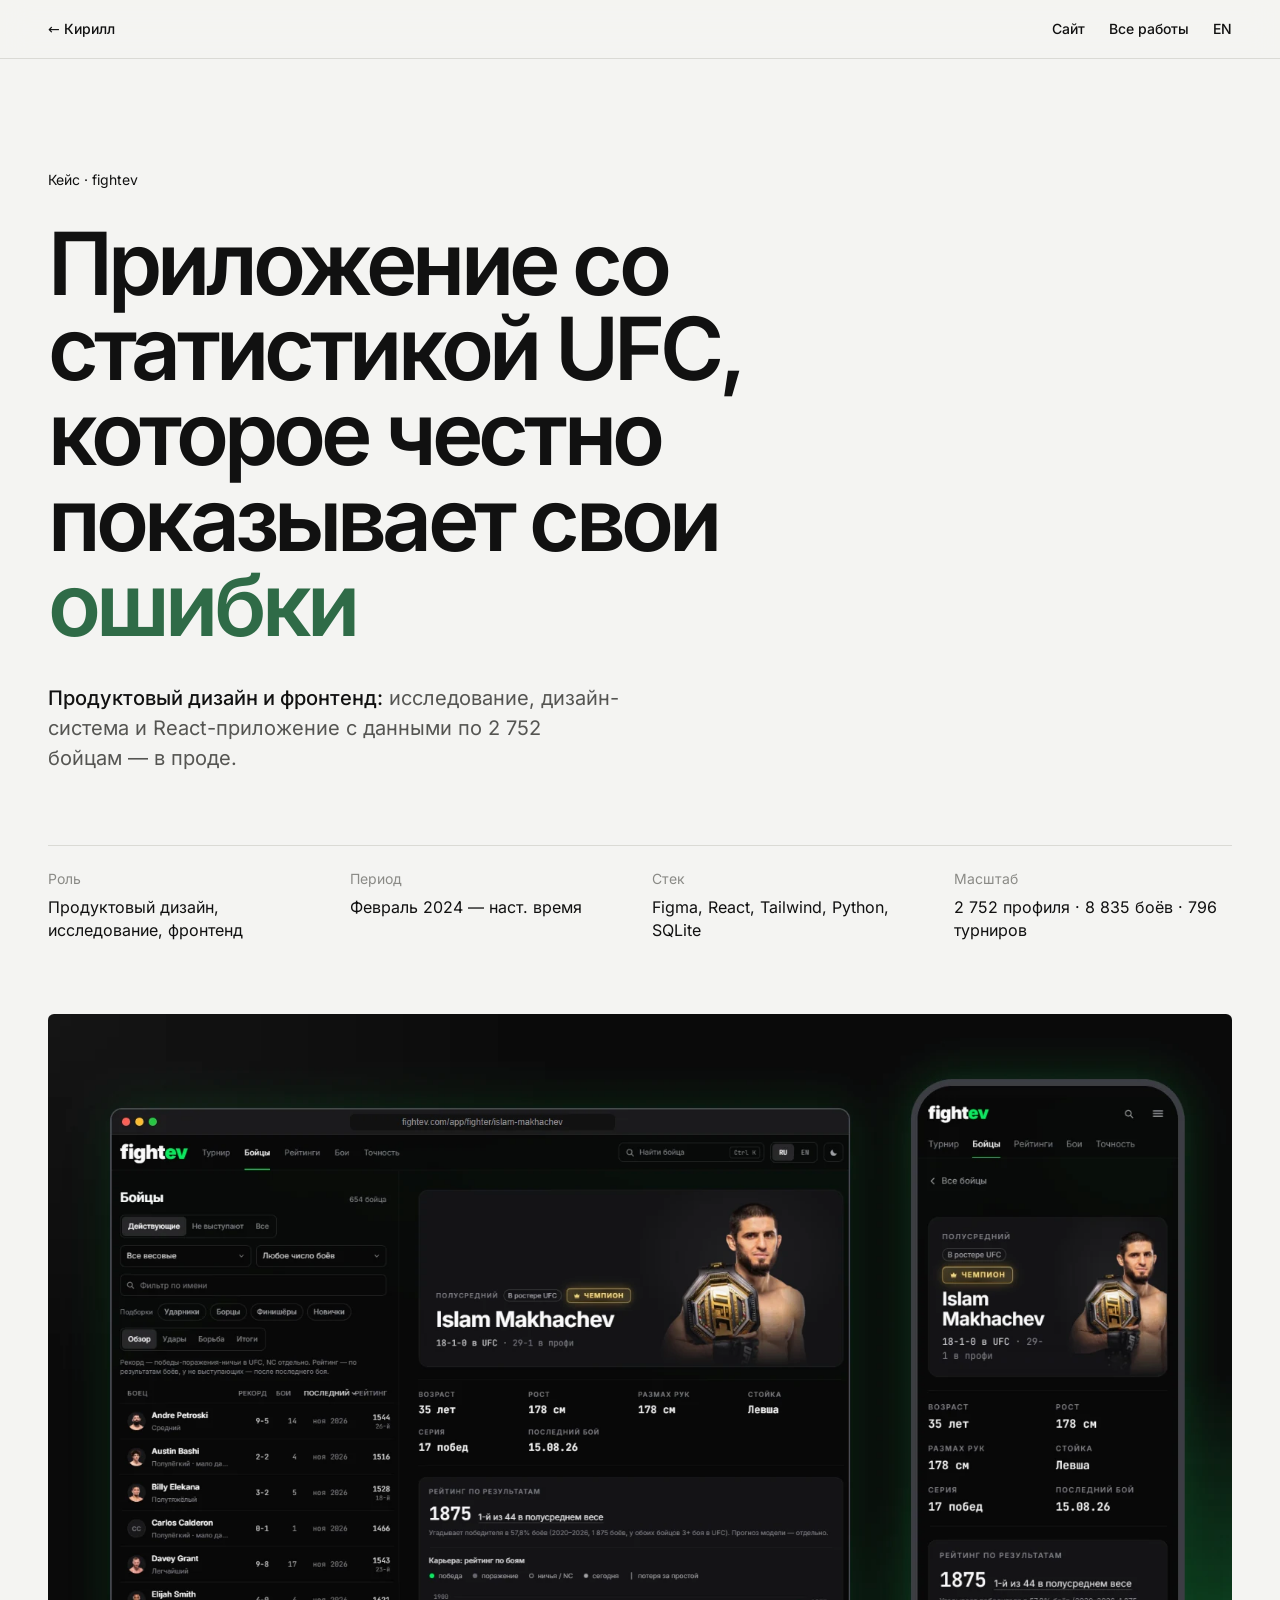
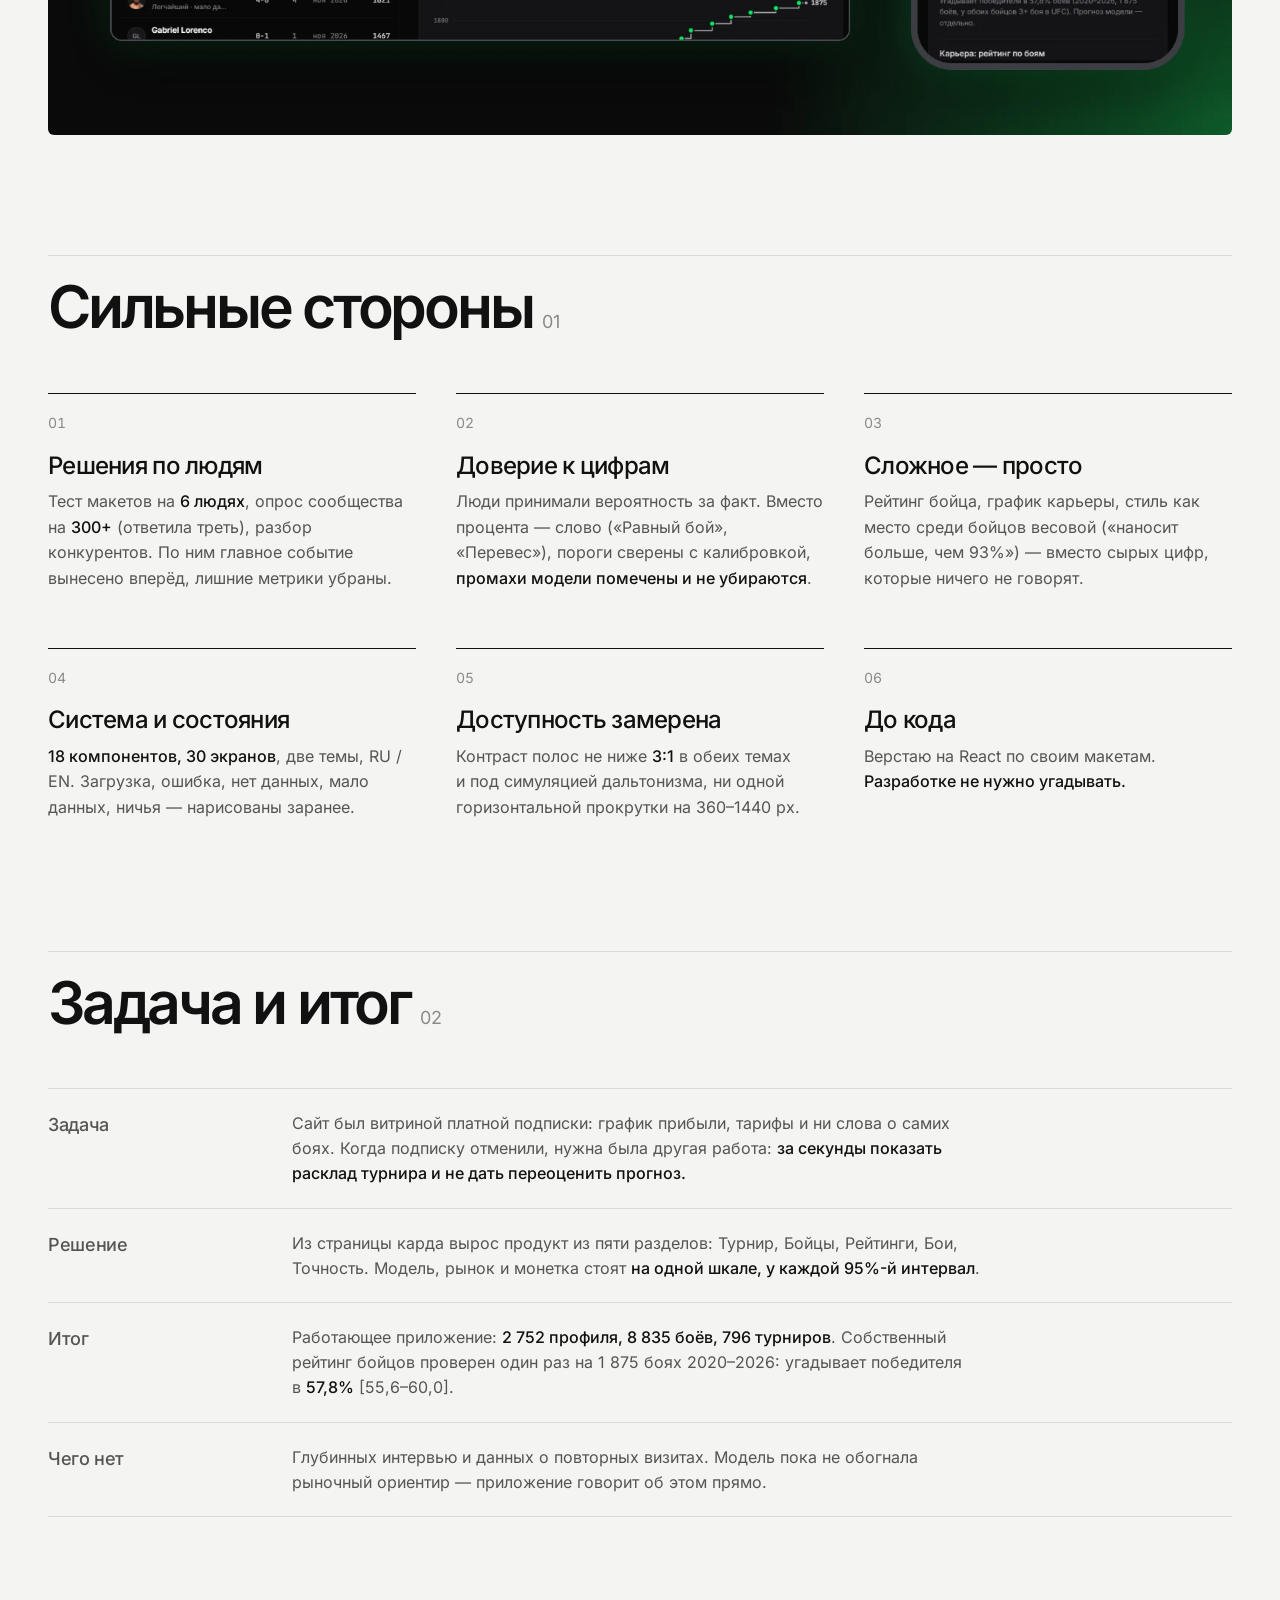
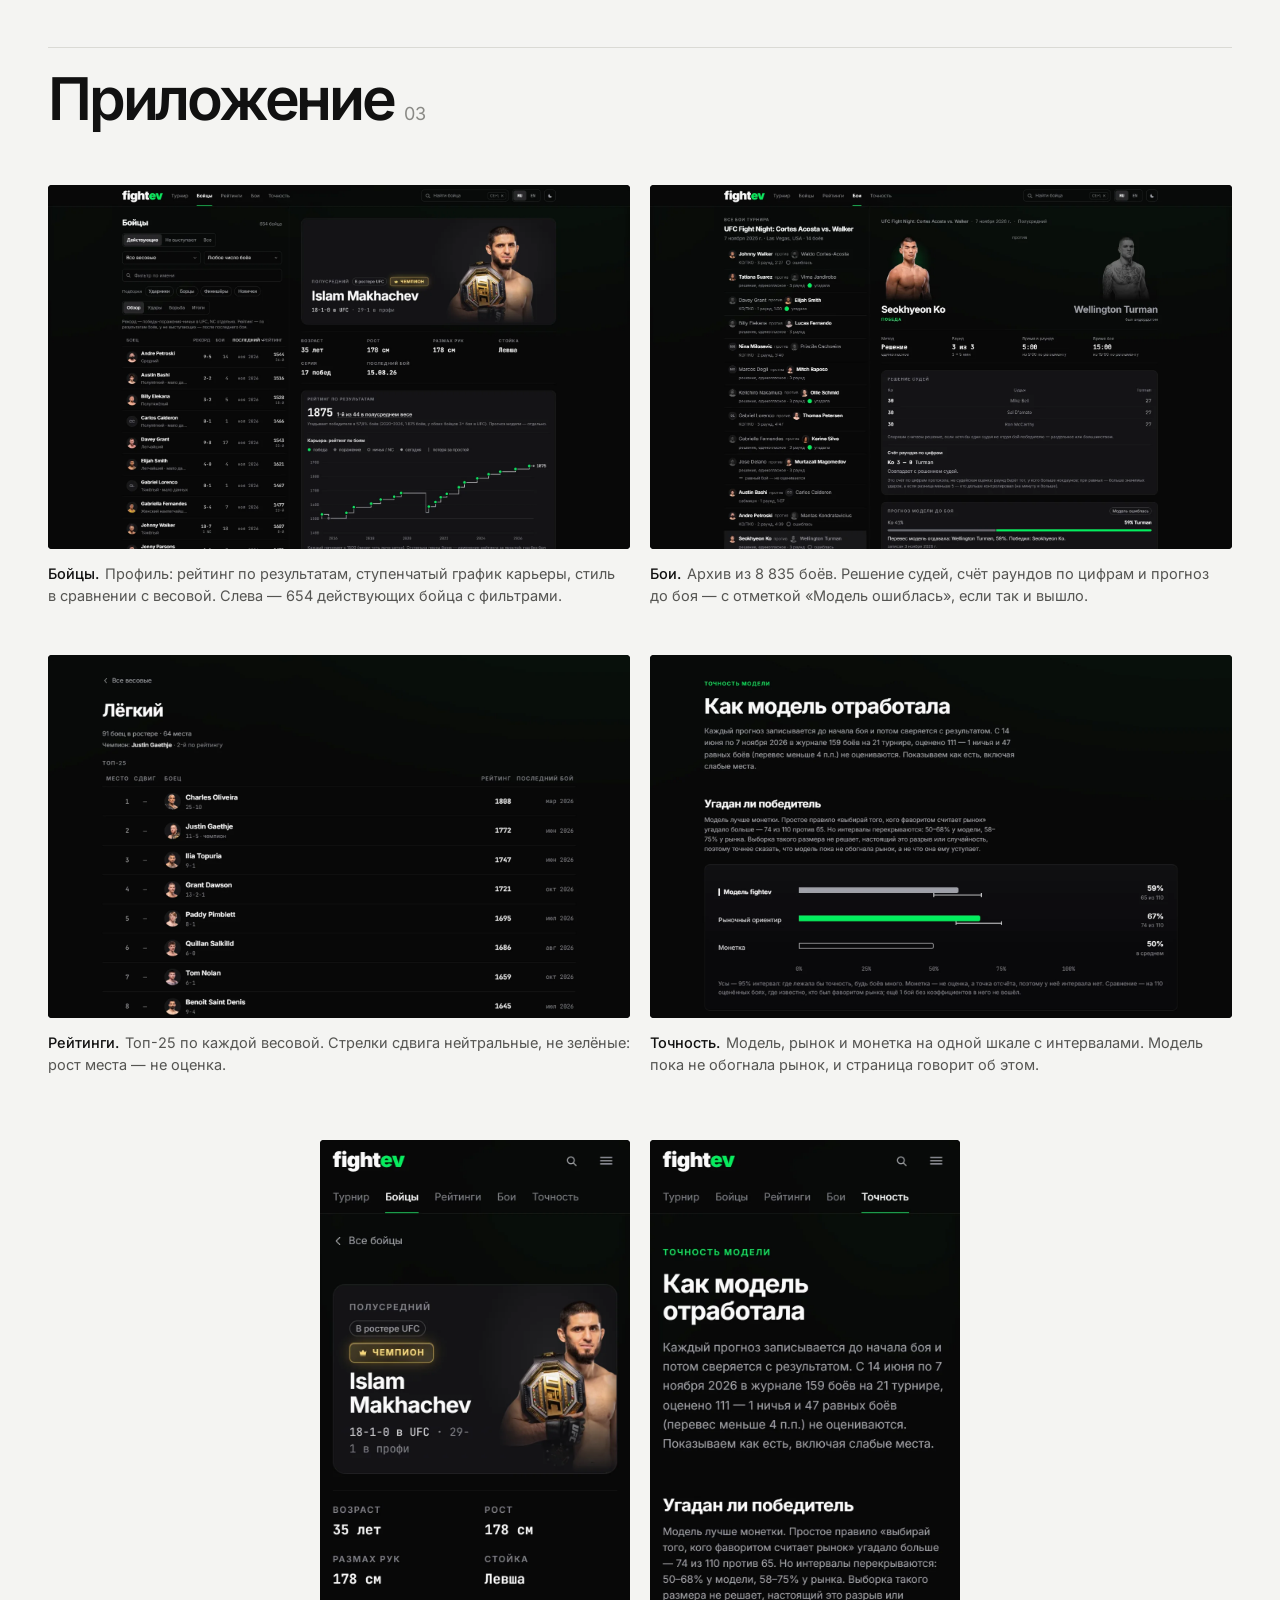
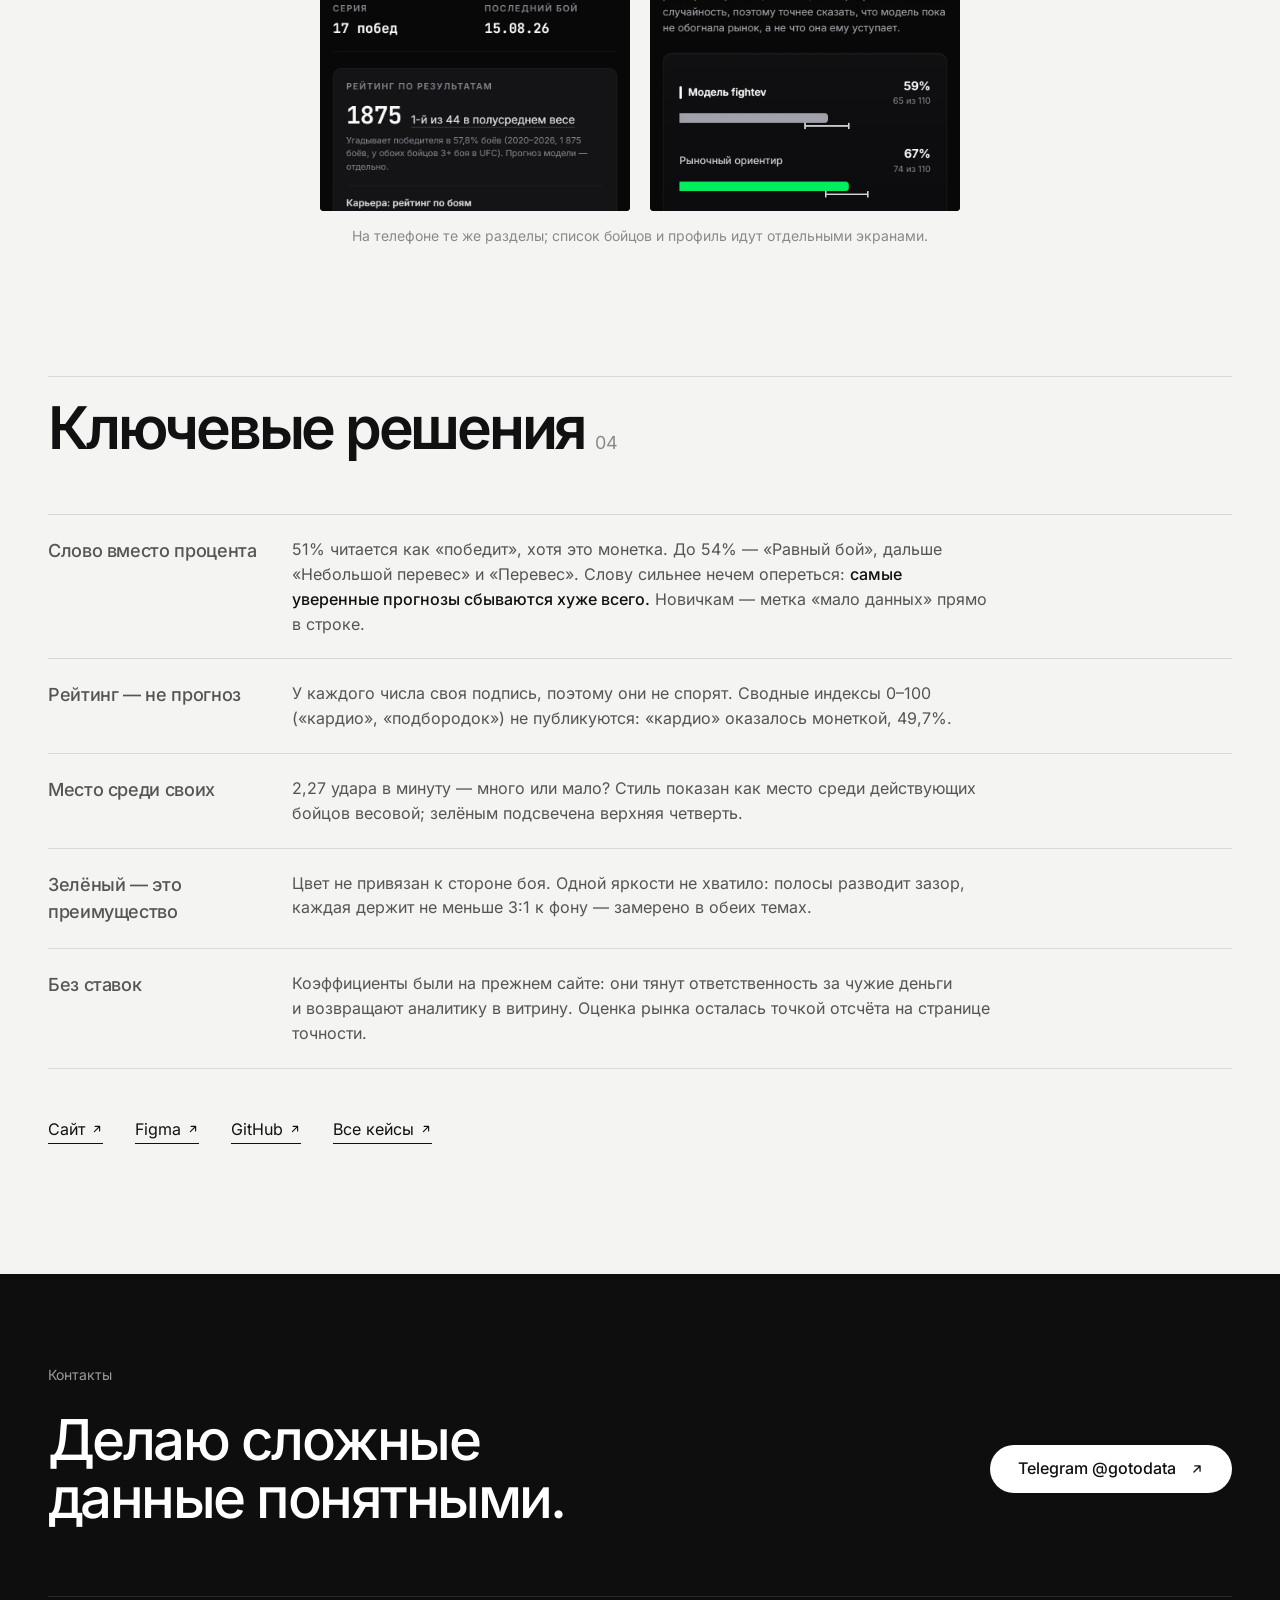
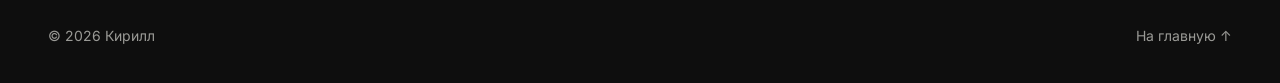
==== commit 1efe2895: "Correct fightev role wording: product designer and front-end in a team project; remove solo/own-prod" ====
--- a/fightev-case/index.html
+++ b/fightev-case/index.html
@@ -4,7 +4,7 @@
 <meta charset="utf-8">
 <meta name="viewport" content="width=device-width, initial-scale=1">
 <title>fightev — кейс | Кирилл</title>
-<meta name="description" content="Кейс fightev: приложение со статистикой UFC, которое честно показывает свои ошибки. Исследование, дизайн-система, React, прод. Один человек на весь цикл.">
+<meta name="description" content="Кейс fightev: приложение со статистикой UFC, которое честно показывает свои ошибки. Исследование, дизайн-система, фронтенд на React.">
 <meta property="og:type" content="website">
 <meta property="og:url" content="https://gotodataru.github.io/fightev-case/">
 <meta property="og:title" content="fightev — кейс: приложение со статистикой UFC">
@@ -25,10 +25,10 @@
   <section class="chero">
     <p class="eyebrow"><span lang="ru">Кейс · fightev</span><span lang="en">Case study · fightev</span></p>
     <h1><span lang="ru">Приложение со статистикой UFC, которое честно показывает свои <em>ошибки</em></span><span lang="en">A UFC stats app that honestly shows its own <em>misses</em></span></h1>
-    <p class="chero__lead"><span lang="ru"><strong>Один человек, весь цикл:</strong> исследование, дизайн-система и React-приложение с данными по&nbsp;2&nbsp;752 бойцам&nbsp;— в&nbsp;проде.</span><span lang="en"><strong>One person, the whole cycle:</strong> research, a design system and a React app with data on 2,752 fighters&nbsp;— in production.</span></p>
+    <p class="chero__lead"><span lang="ru"><strong>Продуктовый дизайн и фронтенд:</strong> исследование, дизайн-система и React-приложение с данными по&nbsp;2&nbsp;752 бойцам&nbsp;— в&nbsp;проде.</span><span lang="en"><strong>Product design and front end:</strong> research, a design system and a React app with data on 2,752 fighters&nbsp;— in production.</span></p>
   </section>
   <dl class="meta">
-    <div><dt><span lang="ru">Роль</span><span lang="en">Role</span></dt><dd><span lang="ru">Продукт, исследование, дизайн, фронтенд, данные</span><span lang="en">Product, research, design, front end, data</span></dd></div>
+    <div><dt><span lang="ru">Роль</span><span lang="en">Role</span></dt><dd><span lang="ru">Продуктовый дизайн, исследование, фронтенд</span><span lang="en">Product design, research, front end</span></dd></div>
     <div><dt><span lang="ru">Период</span><span lang="en">When</span></dt><dd><span lang="ru">Февраль 2024 — наст. время</span><span lang="en">February 2024 — present</span></dd></div>
     <div><dt><span lang="ru">Стек</span><span lang="en">Stack</span></dt><dd>Figma, React, Tailwind, Python, SQLite</dd></div>
     <div><dt><span lang="ru">Масштаб</span><span lang="en">Scale</span></dt><dd><span lang="ru">2&nbsp;752 профиля · 8&nbsp;835 боёв · 796 турниров</span><span lang="en">2,752 profiles · 8,835 fights · 796 events</span></dd></div>
@@ -42,7 +42,7 @@
         <div class="reveal"><div class="n">03</div><h4><span lang="ru">Сложное&nbsp;— просто</span><span lang="en">Complex, made simple</span></h4><p><span lang="ru">Рейтинг бойца, график карьеры, стиль как место среди бойцов весовой («наносит больше, чем 93%»)&nbsp;— вместо сырых цифр, которые ничего не&nbsp;говорят.</span><span lang="en">A fighter rating, a career chart, style as a rank among the division (“lands more than 93%”) instead of raw numbers that say nothing.</span></p></div>
         <div class="reveal"><div class="n">04</div><h4><span lang="ru">Система и состояния</span><span lang="en">A system and its states</span></h4><p><span lang="ru"><strong>18 компонентов, 30 экранов</strong>, две темы, RU / EN. Загрузка, ошибка, нет данных, мало данных, ничья&nbsp;— нарисованы заранее.</span><span lang="en"><strong>18 components, 30 screens</strong>, two themes, RU / EN. Loading, error, no data, thin data, a draw&nbsp;— drawn up front.</span></p></div>
         <div class="reveal"><div class="n">05</div><h4><span lang="ru">Доступность замерена</span><span lang="en">Accessibility measured</span></h4><p><span lang="ru">Контраст полос не&nbsp;ниже <strong>3:1</strong> в&nbsp;обеих темах и&nbsp;под симуляцией дальтонизма, ни&nbsp;одной горизонтальной прокрутки на&nbsp;360–1440&nbsp;px.</span><span lang="en">Bar contrast of at least <strong>3:1</strong> in both themes and under colour-blindness simulation, no sideways scroll from 360 to 1440&nbsp;px.</span></p></div>
-        <div class="reveal"><div class="n">06</div><h4><span lang="ru">До кода и прода</span><span lang="en">To code and to production</span></h4><p><span lang="ru">Сам верстаю на&nbsp;React по&nbsp;своим макетам, вывел в&nbsp;прод, настроил автопубликацию прогнозов в&nbsp;Telegram. <strong>Разработке не&nbsp;нужно угадывать.</strong></span><span lang="en">I build it in React from my own mockups, shipped it, and set up auto-posting of forecasts to Telegram. <strong>Nothing left for a developer to guess.</strong></span></p></div>
+        <div class="reveal"><div class="n">06</div><h4><span lang="ru">До кода</span><span lang="en">To code</span></h4><p><span lang="ru">Верстаю на&nbsp;React по&nbsp;своим макетам. <strong>Разработке не&nbsp;нужно угадывать.</strong></span><span lang="en">I build the front end in React from my own mockups. <strong>Nothing left for a developer to guess.</strong></span></p></div>
       </div>
     </section>
     <section class="sec">
